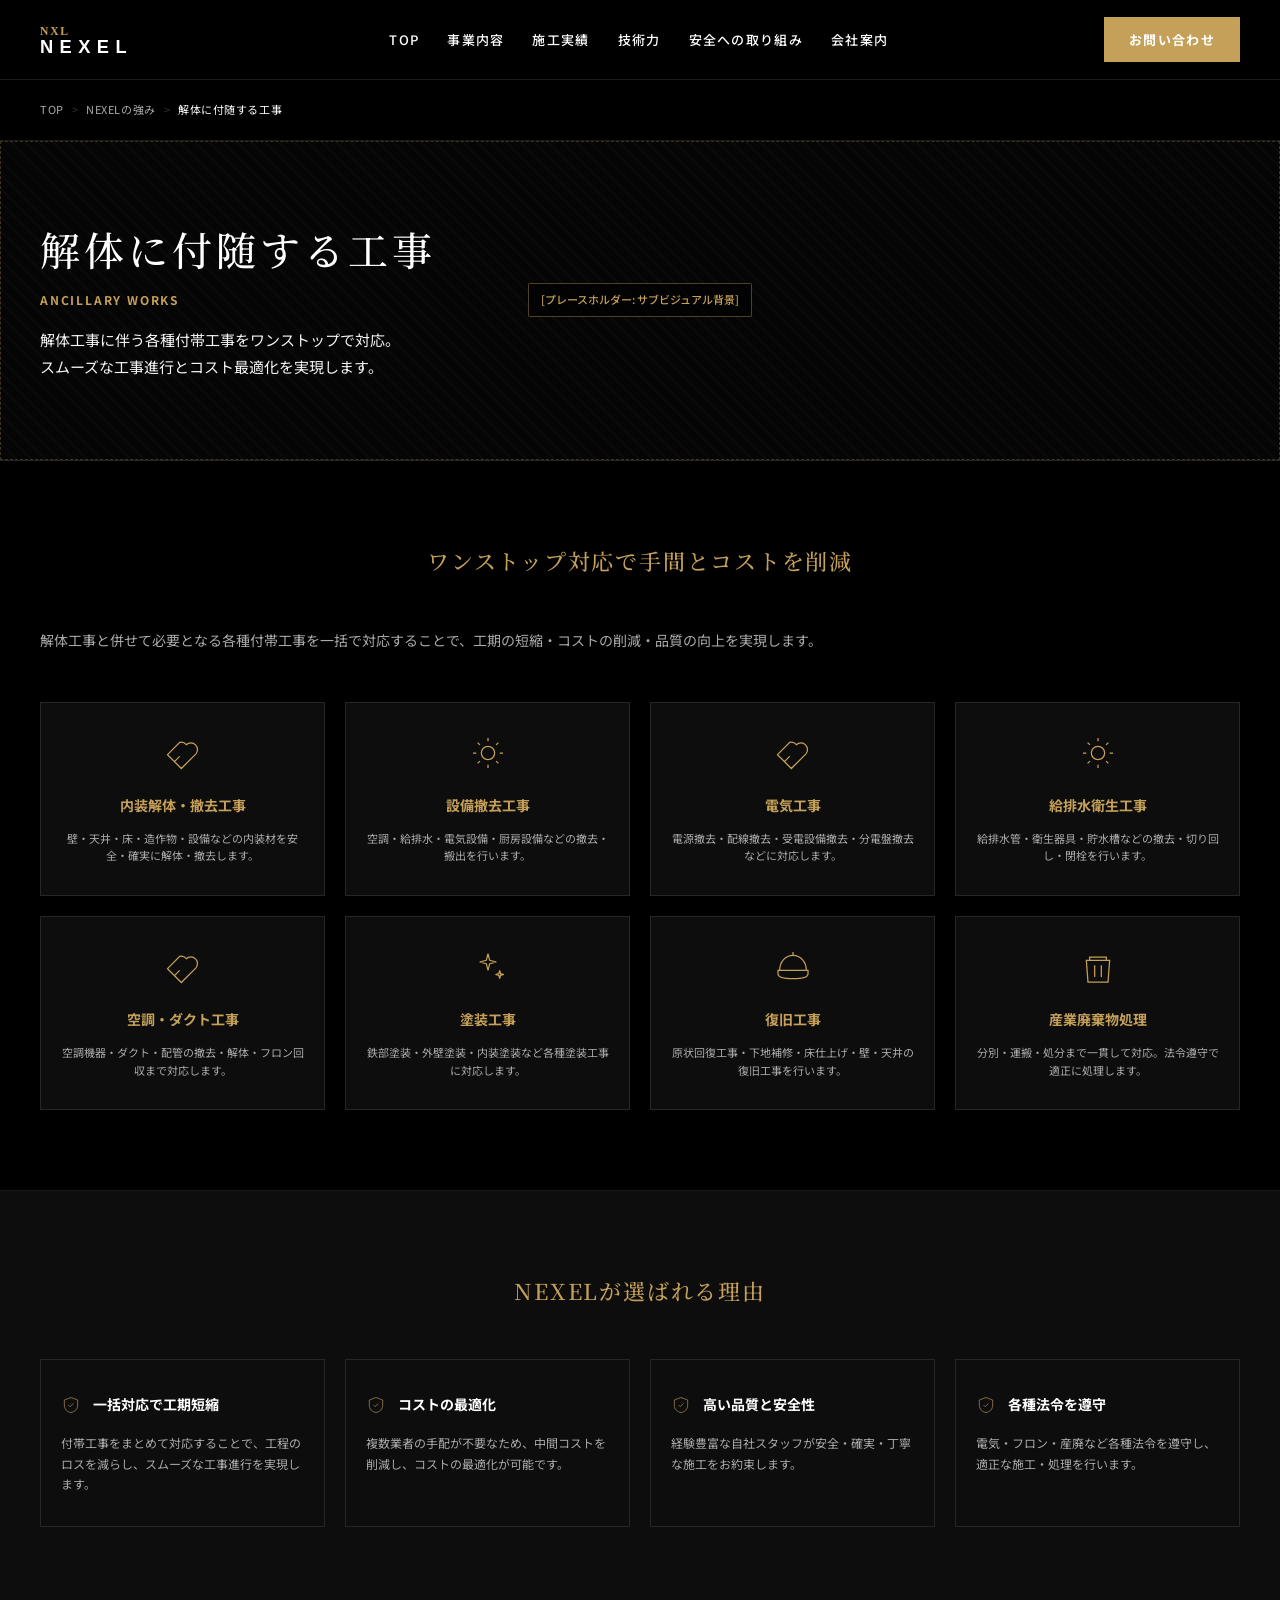
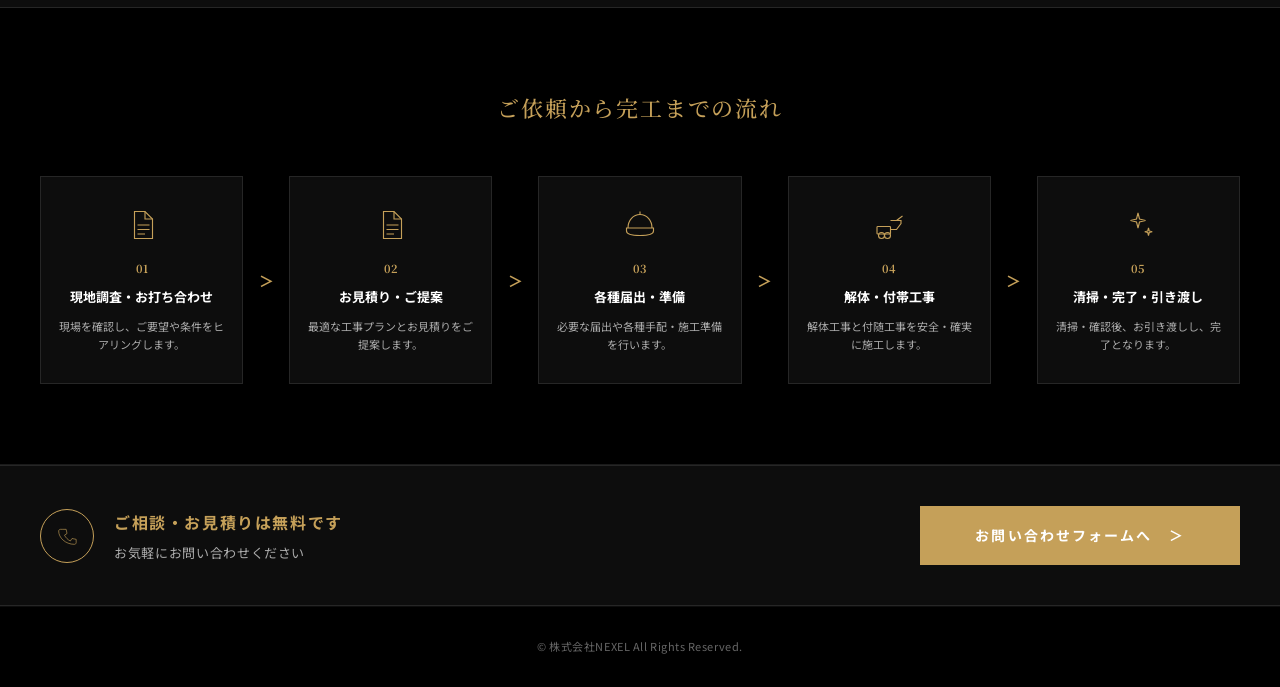
==== ancillary.html @ 5cc2bdd0 "Initial commit" ====
<!DOCTYPE html>
<html lang="ja">
<head>
  <meta charset="UTF-8">
  <meta name="viewport" content="width=device-width, initial-scale=1.0">
  <title>解体に付随する工事 - 株式会社NEXEL（ネクセル）</title>
  <meta name="description" content="NEXELの強みである「解体に付随する工事」。内装解体、設備撤去、電気、給排水衛生、復旧工事、産廃処理まで、ワンストップ対応で手間とコストを削減します。">
  <link rel="stylesheet" href="css/style.css">
</head>
<body>

  <!-- Header -->
  <header class="header">
    <div class="container header__inner">
      <div class="header__logo">
        <a href="index.html">
          <img src="images/logo.svg" alt="NEXEL ロゴ">
        </a>
      </div>
      <nav class="header__nav">
        <ul class="header__nav-list">
          <li class="header__nav-item"><a href="index.html" class="header__nav-link">TOP</a></li>
          <li class="header__nav-item"><a href="index.html#business" class="header__nav-link">事業内容</a></li>
          <li class="header__nav-item"><a href="works.html" class="header__nav-link">施工実績</a></li>
          <li class="header__nav-item"><a href="index.html#technology" class="header__nav-link">技術力</a></li>
          <li class="header__nav-item"><a href="safety.html" class="header__nav-link">安全への取り組み</a></li>
          <li class="header__nav-item"><a href="company.html" class="header__nav-link">会社案内</a></li>
        </ul>
      </nav>
      <div class="header__cta">
        <a href="contact.html" class="btn-contact">お問い合わせ</a>
      </div>
      <button class="header__menu-btn" aria-label="メニューを開く" aria-expanded="false">
        <span></span>
        <span></span>
        <span></span>
      </button>
    </div>
  </header>

  <div class="sub-page">
    
    <!-- Breadcrumbs -->
    <div class="breadcrumbs">
      <div class="container">
        <ol class="breadcrumbs__list">
          <li class="breadcrumbs__item"><a href="index.html">TOP</a></li>
          <li class="breadcrumbs__separator">></li>
          <li class="breadcrumbs__item"><a href="index.html#technology">NEXELの強み</a></li>
          <li class="breadcrumbs__separator">></li>
          <li class="breadcrumbs__item is-current">解体に付随する工事</li>
        </ol>
      </div>
    </div>

    <!-- Subpage Hero -->
    <section class="sub-hero">
      <div class="sub-hero__bg">
        <div class="image-placeholder is-hero"><span>[プレースホルダー: サブビジュアル背景]</span></div>
      </div>
      <div class="container sub-hero__content">
        <h1 class="sub-hero__title">解体に付随する工事</h1>
        <p class="sub-hero__subtitle">ANCILLARY WORKS</p>
        <p class="sub-hero__lead">
          解体工事に伴う各種付帯工事をワンストップで対応。<br>
          スムーズな工事進行とコスト最適化を実現します。
        </p>
      </div>
    </section>

    <!-- Intro and 8 cards -->
    <section class="sub-section">
      <div class="container">
        <h2 class="sub-section__title">ワンストップ対応で手間とコストを削減</h2>
        <p class="sub-intro-sec__text" style="margin-bottom: 48px;">
          解体工事と併せて必要となる各種付帯工事を一括で対応することで、工期の短縮・コストの削減・品質の向上を実現します。
        </p>
        
        <div class="ancillary-grid">
          
          <!-- Card 1 -->
          <div class="ancillary-card">
            <div class="ancillary-card__icon">
              <img src="images/icons/icon-wrench.svg" alt="レンチ">
            </div>
            <h3 class="ancillary-card__title">内装解体・撤去工事</h3>
            <p class="ancillary-card__desc">壁・天井・床・造作物・設備などの内装材を安全・確実に解体・撤去します。</p>
          </div>

          <!-- Card 2 -->
          <div class="ancillary-card">
            <div class="ancillary-card__icon">
              <img src="images/icons/icon-gear.svg" alt="ギア">
            </div>
            <h3 class="ancillary-card__title">設備撤去工事</h3>
            <p class="ancillary-card__desc">空調・給排水・電気設備・厨房設備などの撤去・搬出を行います。</p>
          </div>

          <!-- Card 3 -->
          <div class="ancillary-card">
            <div class="ancillary-card__icon">
              <img src="images/icons/icon-wrench.svg" alt="レンチ">
            </div>
            <h3 class="ancillary-card__title">電気工事</h3>
            <p class="ancillary-card__desc">電源撤去・配線撤去・受電設備撤去・分電盤撤去などに対応します。</p>
          </div>

          <!-- Card 4 -->
          <div class="ancillary-card">
            <div class="ancillary-card__icon">
              <img src="images/icons/icon-gear.svg" alt="ギア">
            </div>
            <h3 class="ancillary-card__title">給排水衛生工事</h3>
            <p class="ancillary-card__desc">給排水管・衛生器具・貯水槽などの撤去・切り回し・閉栓を行います。</p>
          </div>

          <!-- Card 5 -->
          <div class="ancillary-card">
            <div class="ancillary-card__icon">
              <img src="images/icons/icon-wrench.svg" alt="レンチ">
            </div>
            <h3 class="ancillary-card__title">空調・ダクト工事</h3>
            <p class="ancillary-card__desc">空調機器・ダクト・配管の撤去・解体・フロン回収まで対応します。</p>
          </div>

          <!-- Card 6 -->
          <div class="ancillary-card">
            <div class="ancillary-card__icon">
              <img src="images/icons/icon-sparkles.svg" alt="キラキラ">
            </div>
            <h3 class="ancillary-card__title">塗装工事</h3>
            <p class="ancillary-card__desc">鉄部塗装・外壁塗装・内装塗装など各種塗装工事に対応します。</p>
          </div>

          <!-- Card 7 -->
          <div class="ancillary-card">
            <div class="ancillary-card__icon">
              <img src="images/icons/icon-helmet.svg" alt="ヘルメット">
            </div>
            <h3 class="ancillary-card__title">復旧工事</h3>
            <p class="ancillary-card__desc">原状回復工事・下地補修・床仕上げ・壁・天井の復旧工事を行います。</p>
          </div>

          <!-- Card 8 -->
          <div class="ancillary-card">
            <div class="ancillary-card__icon">
              <img src="images/icons/icon-trash.svg" alt="ゴミ箱">
            </div>
            <h3 class="ancillary-card__title">産業廃棄物処理</h3>
            <p class="ancillary-card__desc">分別・運搬・処分まで一貫して対応。法令遵守で適正に処理します。</p>
          </div>

        </div>
      </div>
    </section>

    <!-- NEXELが選ばれる理由 -->
    <section class="sub-section" style="background-color: var(--color-bg-panel);">
      <div class="container">
        <h2 class="sub-section__title">NEXELが選ばれる理由</h2>
        <div class="reasons-grid">
          
          <div class="reason-card">
            <div class="reason-card__header">
              <img src="images/icons/icon-shield.svg" alt="チェック" class="reason-card__icon">
              <h3 class="reason-card__title">一括対応で工期短縮</h3>
            </div>
            <p class="reason-card__desc">付帯工事をまとめて対応することで、工程のロスを減らし、スムーズな工事進行を実現します。</p>
          </div>

          <div class="reason-card">
            <div class="reason-card__header">
              <img src="images/icons/icon-shield.svg" alt="チェック" class="reason-card__icon">
              <h3 class="reason-card__title">コストの最適化</h3>
            </div>
            <p class="reason-card__desc">複数業者の手配が不要なため、中間コストを削減し、コストの最適化が可能です。</p>
          </div>

          <div class="reason-card">
            <div class="reason-card__header">
              <img src="images/icons/icon-shield.svg" alt="チェック" class="reason-card__icon">
              <h3 class="reason-card__title">高い品質と安全性</h3>
            </div>
            <p class="reason-card__desc">経験豊富な自社スタッフが安全・確実・丁寧な施工をお約束します。</p>
          </div>

          <div class="reason-card">
            <div class="reason-card__header">
              <img src="images/icons/icon-shield.svg" alt="チェック" class="reason-card__icon">
              <h3 class="reason-card__title">各種法令を遵守</h3>
            </div>
            <p class="reason-card__desc">電気・フロン・産廃など各種法令を遵守し、適正な施工・処理を行います。</p>
          </div>

        </div>
      </div>
    </section>

    <!-- Request to Completion Flow -->
    <section class="sub-section">
      <div class="container">
        <h2 class="sub-section__title">ご依頼から完工までの流れ</h2>
        
        <div class="process-flow">
          
          <!-- Step 1 -->
          <div class="process-step">
            <div class="process-step__icon">
              <img src="images/icons/icon-document.svg" alt="現地調査">
            </div>
            <span class="process-step__num">01</span>
            <h3 class="process-step__title">現地調査・お打ち合わせ</h3>
            <p class="process-step__desc">現場を確認し、ご要望や条件をヒアリングします。</p>
          </div>
          
          <div class="flow-arrow">＞</div>

          <!-- Step 2 -->
          <div class="process-step">
            <div class="process-step__icon">
              <img src="images/icons/icon-document.svg" alt="お見積り">
            </div>
            <span class="process-step__num">02</span>
            <h3 class="process-step__title">お見積り・ご提案</h3>
            <p class="process-step__desc">最適な工事プランとお見積りをご提案します。</p>
          </div>

          <div class="flow-arrow">＞</div>

          <!-- Step 3 -->
          <div class="process-step">
            <div class="process-step__icon">
              <img src="images/icons/icon-helmet.svg" alt="準備">
            </div>
            <span class="process-step__num">03</span>
            <h3 class="process-step__title">各種届出・準備</h3>
            <p class="process-step__desc">必要な届出や各種手配・施工準備を行います。</p>
          </div>

          <div class="flow-arrow">＞</div>

          <!-- Step 4 -->
          <div class="process-step">
            <div class="process-step__icon">
              <img src="images/icons/icon-excavator.svg" alt="解体">
            </div>
            <span class="process-step__num">04</span>
            <h3 class="process-step__title">解体・付帯工事</h3>
            <p class="process-step__desc">解体工事と付随工事を安全・確実に施工します。</p>
          </div>

          <div class="flow-arrow">＞</div>

          <!-- Step 5 -->
          <div class="process-step">
            <div class="process-step__icon">
              <img src="images/icons/icon-sparkles.svg" alt="引き渡し">
            </div>
            <span class="process-step__num">05</span>
            <h3 class="process-step__title">清掃・完了・引き渡し</h3>
            <p class="process-step__desc">清掃・確認後、お引き渡しし、完了となります。</p>
          </div>

        </div>
      </div>
    </section>

    <!-- Unified CTA Banner -->
    <section class="cta-banner">
      <div class="container cta-banner__inner">
        <div class="cta-banner__contact">
          <div class="cta-banner__phone-icon">
            <img src="images/icons/icon-phone.svg" alt="電話アイコン">
          </div>
          <div class="cta-banner__info">
            <p class="cta-banner__lead">ご相談・お見積りは無料です</p>
            <p class="cta-banner__sub">お気軽にお問い合わせください</p>
          </div>
        </div>
        <a href="contact.html" class="btn-cta-submit">
          お問い合わせフォームへ
          <span>＞</span>
        </a>
      </div>
    </section>

  </div>

  <!-- Footer -->
  <footer class="footer">
    <div class="container">
      <p class="footer__copy">© 株式会社NEXEL All Rights Reserved.</p>
    </div>
  </footer>

  <script>
    document.addEventListener('DOMContentLoaded', () => {
      const menuBtn = document.querySelector('.header__menu-btn');
      const headerNav = document.querySelector('.header__nav');
      
      menuBtn.addEventListener('click', () => {
        const isActive = menuBtn.classList.toggle('is-active');
        headerNav.classList.toggle('is-active');
        menuBtn.setAttribute('aria-expanded', isActive);
      });
    });
  </script>

</body>
</html>
---- css/style.css ----
@import url('https://fonts.googleapis.com/css2?family=Noto+Sans+JP:wght@300;400;500;700&family=Noto+Serif+JP:wght@400;500;700&display=swap');

/* ========================================
   Design System Variables & Base Resets
   ======================================== */
:root {
  --color-bg-base: #000000;
  --color-bg-panel: #0d0d0d;
  --color-bg-card: #141414;
  --color-gold: #c5a059;
  --color-gold-hover: #e0bb75;
  --color-white: #ffffff;
  --color-gray-light: #f5f5f5;
  --color-gray: #aaaaaa;
  --color-gray-dark: #222222;
  --color-border: rgba(197, 160, 89, 0.3);
  --color-border-subtle: rgba(255, 255, 255, 0.1);
  
  --font-sans: "Noto Sans JP", "Hiragino Kaku Gothic ProN", "Yu Gothic", sans-serif;
  --font-serif: "Noto Serif JP", "Hiragino Mincho ProN", "Yu Mincho", serif;
  
  --container-width: 1200px;
  --container-padding: 40px;
  --transition-smooth: 0.4s cubic-bezier(0.25, 0.8, 0.25, 1);
  --transition-fast: 0.2s ease;
}

*, *::before, *::after {
  box-sizing: border-box;
  margin: 0;
  padding: 0;
}

html {
  scroll-behavior: smooth;
  background-color: var(--color-bg-base);
}

body {
  font-family: var(--font-sans);
  font-size: 15px;
  line-height: 1.8;
  color: var(--color-white);
  background-color: var(--color-bg-base);
  -webkit-font-smoothing: antialiased;
}

img {
  max-width: 100%;
  height: auto;
  vertical-align: middle;
}

a {
  color: inherit;
  text-decoration: none;
  transition: all var(--transition-fast);
}

ul, ol {
  list-style: none;
}

/* Common Layout Components */
.container {
  width: 100%;
  max-width: calc(var(--container-width) + var(--container-padding) * 2);
  margin-inline: auto;
  padding-inline: var(--container-padding);
}

/* Image Placeholders */
.image-placeholder {
  background-color: #111111;
  background-image: repeating-linear-gradient(45deg, rgba(255,255,255,0.02) 0px, rgba(255,255,255,0.02) 2px, transparent 2px, transparent 10px);
  border: 1px dashed var(--color-border);
  color: var(--color-gold);
  display: flex;
  align-items: center;
  justify-content: center;
  font-size: 11px;
  font-weight: 500;
  text-align: center;
  box-sizing: border-box;
  padding: 16px;
  position: absolute;
  inset: 0;
  width: 100%;
  height: 100%;
  z-index: 1;
  transition: all var(--transition-smooth);
}

.image-placeholder span {
  display: inline-block;
  background: rgba(0, 0, 0, 0.6);
  border: 1px solid rgba(197, 160, 89, 0.4);
  padding: 6px 12px;
  border-radius: 2px;
}

.image-placeholder.is-hero {
  background-color: #050505;
}

/* Ensure all image container wrappers establish relative context for absolute placeholders */
.work-card__image-wrapper,
.work-card-large__img-wrapper,
.instagram-box__thumb,
.method-row__img,
.safety-action-card__img,
.flow-step-card__img,
.example-item__img,
.philo-split__left,
.overview-img,
.access-map,
.safety-promise-panel__image {
  position: relative;
  overflow: hidden;
}

/* ========================================
   Header Navigation
   ======================================== */
.header {
  position: fixed;
  top: 0;
  left: 0;
  z-index: 1000;
  width: 100%;
  height: 80px;
  background-color: rgba(0, 0, 0, 0.85);
  backdrop-filter: blur(10px);
  -webkit-backdrop-filter: blur(10px);
  border-bottom: 1px solid var(--color-border-subtle);
  transition: background-color var(--transition-fast);
}

.header__inner {
  display: flex;
  align-items: center;
  justify-content: space-between;
  height: 100%;
}

.header__logo img {
  display: block;
  height: 40px;
  width: auto;
}

.header__nav {
  display: flex;
  align-items: center;
  height: 100%;
}

.header__nav-list {
  display: flex;
  align-items: center;
  gap: 28px;
  height: 100%;
}

.header__nav-item {
  height: 100%;
  display: flex;
  align-items: center;
}

.header__nav-link {
  font-size: 13px;
  font-weight: 500;
  letter-spacing: 0.1em;
  color: var(--color-white);
  padding: 10px 0;
  position: relative;
}

.header__nav-link::after {
  content: "";
  position: absolute;
  bottom: 0;
  left: 50%;
  transform: translateX(-50%);
  width: 0;
  height: 1px;
  background-color: var(--color-gold);
  transition: width var(--transition-fast);
}

.header__nav-link:hover {
  color: var(--color-gold);
}

.header__nav-link:hover::after,
.header__nav-link.is-active::after {
  width: 100%;
}

.header__nav-link.is-active {
  color: var(--color-gold);
}

.header__cta {
  display: flex;
  align-items: center;
}

.btn-contact {
  display: inline-flex;
  align-items: center;
  justify-content: center;
  background-color: var(--color-gold);
  color: var(--color-white);
  font-size: 13px;
  font-weight: 700;
  letter-spacing: 0.1em;
  padding: 10px 24px;
  border: 1px solid var(--color-gold);
  transition: all var(--transition-fast);
}

.btn-contact:hover {
  background-color: transparent;
  color: var(--color-gold);
}

/* Mobile Menu Button */
.header__menu-btn {
  display: none;
  flex-direction: column;
  justify-content: center;
  gap: 6px;
  width: 30px;
  height: 30px;
  background: none;
  border: none;
  cursor: pointer;
  z-index: 1010;
}

.header__menu-btn span {
  display: block;
  width: 100%;
  height: 2px;
  background-color: var(--color-white);
  transition: transform var(--transition-fast), opacity var(--transition-fast);
}

/* Mobile menu open states */
.header__menu-btn.is-active span:nth-child(1) {
  transform: translateY(8px) rotate(45deg);
}
.header__menu-btn.is-active span:nth-child(2) {
  opacity: 0;
}
.header__menu-btn.is-active span:nth-child(3) {
  transform: translateY(-8px) rotate(-45deg);
}

/* ========================================
   Main / TOP page layout
   ======================================== */
.top-main {
  padding-top: 0;
}

/* Hero Section */
.hero {
  position: relative;
  height: 100vh;
  min-height: 600px;
  display: flex;
  align-items: center;
  justify-content: center;
  text-align: center;
  overflow: hidden;
}

.hero__bg {
  position: absolute;
  inset: 0;
  z-index: 1;
}

.hero__bg-image {
  width: 100%;
  height: 100%;
  object-fit: cover;
  object-position: center;
}

.hero__overlay {
  position: absolute;
  inset: 0;
  z-index: 2;
  background: radial-gradient(circle, rgba(0,0,0,0.4) 0%, rgba(0,0,0,0.85) 100%);
}

.hero__inner {
  position: relative;
  z-index: 3;
  width: 100%;
  max-width: 900px;
  padding-inline: 20px;
}

.hero__title {
  font-family: var(--font-serif);
  font-size: clamp(32px, 5vw, 64px);
  font-weight: 500;
  letter-spacing: 0.15em;
  color: var(--color-white);
  line-height: 1.5;
  margin-bottom: 24px;
}

.hero__title span.gold-text {
  color: var(--color-gold);
  display: inline-block;
  position: relative;
  padding-inline: 40px;
}

.hero__title span.gold-text::before,
.hero__title span.gold-text::after {
  content: "";
  position: absolute;
  top: 50%;
  width: 25px;
  height: 1px;
  background-color: var(--color-gold);
}

.hero__title span.gold-text::before {
  left: 0;
}

.hero__title span.gold-text::after {
  right: 0;
}

.hero__sub {
  font-size: clamp(14px, 1.8vw, 18px);
  font-weight: 300;
  letter-spacing: 0.2em;
  color: var(--color-white);
  margin-top: 16px;
}

/* Common Section Typography */
.section-title {
  font-family: var(--font-serif);
  font-size: 28px;
  font-weight: 500;
  letter-spacing: 0.15em;
  color: var(--color-gold);
  text-align: center;
  margin-bottom: 48px;
  position: relative;
  padding-bottom: 12px;
}

.section-title::after {
  content: "";
  position: absolute;
  bottom: 0;
  left: 50%;
  transform: translateX(-50%);
  width: 40px;
  height: 1px;
  background-color: var(--color-gold);
}

/* Strengths Section */
.strengths-sec {
  padding: 100px 0;
  background-color: var(--color-bg-base);
}

.strengths-grid {
  display: grid;
  grid-template-columns: repeat(5, 1fr);
  gap: 16px;
}

.strength-card {
  position: relative;
  height: 380px;
  overflow: hidden;
  border: 1px solid var(--color-border-subtle);
  transition: border-color var(--transition-smooth);
}

.strength-card__bg {
  position: absolute;
  inset: 0;
  z-index: 1;
}

.strength-card__bg img {
  width: 100%;
  height: 100%;
  object-fit: cover;
  filter: grayscale(100%) brightness(0.3);
  transition: transform var(--transition-smooth), filter var(--transition-smooth);
}

.strength-card__overlay {
  position: absolute;
  inset: 0;
  z-index: 2;
  background: linear-gradient(to bottom, rgba(0,0,0,0.2) 0%, rgba(0,0,0,0.85) 100%);
}

.strength-card__content {
  position: relative;
  z-index: 3;
  height: 100%;
  padding: 40px 20px 30px;
  display: flex;
  flex-direction: column;
  align-items: center;
  text-align: center;
}

.strength-card__icon {
  width: 44px;
  height: 44px;
  margin-bottom: 24px;
  transition: transform var(--transition-smooth);
}

.strength-card__icon img {
  width: 100%;
  height: 100%;
  object-fit: contain;
}

.strength-card__title {
  font-family: var(--font-serif);
  font-size: 16px;
  font-weight: 500;
  letter-spacing: 0.08em;
  color: var(--color-white);
  margin-bottom: 16px;
  line-height: 1.5;
}

.strength-card__desc {
  font-size: 12px;
  line-height: 1.7;
  color: var(--color-gray);
  margin-top: auto;
}

/* Strengths Hover Effects */
.strength-card:hover {
  border-color: var(--color-gold);
}

.strength-card:hover .strength-card__bg img {
  transform: scale(1.08);
  filter: grayscale(20%) brightness(0.5);
}

.strength-card:hover .strength-card__icon {
  transform: translateY(-5px);
}

/* Services Section */
.services-sec {
  padding: 100px 0;
  background-color: var(--color-bg-panel);
}

.services-grid {
  display: grid;
  grid-template-columns: repeat(6, 1fr);
  gap: 24px 16px;
}

.service-card {
  display: flex;
  flex-direction: column;
  align-items: center;
  text-align: center;
  padding: 16px 8px;
}

.service-card__icon {
  width: 44px;
  height: 44px;
  margin-bottom: 20px;
}

.service-card__icon img {
  width: 100%;
  height: 100%;
  object-fit: contain;
}

.service-card__title {
  font-size: 14px;
  font-weight: 700;
  letter-spacing: 0.05em;
  color: var(--color-gold);
  margin-bottom: 12px;
  line-height: 1.4;
}

.service-card__desc {
  font-size: 12px;
  line-height: 1.6;
  color: var(--color-gray);
}

/* Works Section */
.works-sec {
  padding: 100px 0;
  background-color: var(--color-bg-base);
}

.works-sec__header {
  display: flex;
  align-items: flex-end;
  justify-content: space-between;
  margin-bottom: 40px;
  border-bottom: 1px solid var(--color-border-subtle);
  padding-bottom: 16px;
}

.works-sec__header .section-title {
  text-align: left;
  margin-bottom: 0;
  padding-bottom: 0;
}

.works-sec__header .section-title::after {
  display: none;
}

.btn-text-link {
  font-size: 13px;
  font-weight: 500;
  letter-spacing: 0.05em;
  color: var(--color-gold);
  display: inline-flex;
  align-items: center;
  gap: 8px;
}

.btn-text-link:hover {
  color: var(--color-gold-hover);
  transform: translateX(3px);
}

.works-grid {
  display: grid;
  grid-template-columns: repeat(4, 1fr);
  gap: 24px;
}

.work-card {
  display: block;
}

.work-card__image-wrapper {
  aspect-ratio: 4 / 3;
  overflow: hidden;
  margin-bottom: 16px;
  border: 1px solid var(--color-border-subtle);
}

.work-card__image {
  width: 100%;
  height: 100%;
  object-fit: cover;
  filter: grayscale(100%) brightness(0.8);
  transition: transform var(--transition-smooth), filter var(--transition-smooth);
}

.work-card__title {
  font-size: 14px;
  font-weight: 500;
  letter-spacing: 0.05em;
  color: var(--color-white);
  line-height: 1.5;
  margin-bottom: 6px;
}

.work-card__meta {
  font-size: 12px;
  color: var(--color-gray);
}

/* Works Card Hover */
.work-card:hover .work-card__image {
  transform: scale(1.05);
  filter: grayscale(0%) brightness(1);
}

.work-card:hover .work-card__title {
  color: var(--color-gold);
}

/* Instagram Section */
.instagram-sec {
  padding: 60px 0 100px;
  background-color: var(--color-bg-base);
}

.instagram-box {
  display: grid;
  grid-template-columns: auto 1fr auto auto;
  align-items: center;
  gap: 32px;
  padding: 32px 40px;
  border: 1px solid var(--color-border);
  background-color: var(--color-bg-panel);
  position: relative;
}

.instagram-box__logo {
  display: flex;
  align-items: center;
  gap: 12px;
}

.instagram-box__icon {
  width: 32px;
  height: 32px;
}

.instagram-box__name {
  font-family: var(--font-serif);
  font-size: 20px;
  font-weight: 700;
  letter-spacing: 0.05em;
  color: var(--color-white);
}

.instagram-box__text {
  font-size: 13px;
  color: var(--color-gray);
  line-height: 1.6;
}

.instagram-box__text p:first-child {
  color: var(--color-white);
  font-weight: 500;
  margin-bottom: 4px;
}

.instagram-box__gallery {
  display: flex;
  gap: 8px;
}

.instagram-box__thumb {
  width: 64px;
  height: 64px;
  overflow: hidden;
  border: 1px solid var(--color-border-subtle);
}

.instagram-box__thumb img {
  width: 100%;
  height: 100%;
  object-fit: cover;
  transition: transform var(--transition-fast);
}

.instagram-box__thumb:hover img {
  transform: scale(1.1);
}

.instagram-box__action {
  display: flex;
  flex-direction: column;
  align-items: flex-end;
  gap: 8px;
}

.instagram-box__handle {
  font-size: 11px;
  color: var(--color-gray);
  letter-spacing: 0.05em;
}

.btn-follow {
  display: inline-flex;
  align-items: center;
  justify-content: center;
  background-color: var(--color-white);
  color: var(--color-bg-base);
  font-size: 12px;
  font-weight: 700;
  letter-spacing: 0.1em;
  padding: 8px 24px;
  border-radius: 999px;
  transition: all var(--transition-fast);
}

.btn-follow:hover {
  background-color: var(--color-gold);
  color: var(--color-white);
}

/* ========================================
   Unified CTA Banner
   ======================================== */
.cta-banner {
  background-color: var(--color-bg-panel);
  border-top: 1px solid var(--color-border-subtle);
  border-bottom: 1px solid var(--color-border-subtle);
}

.cta-banner__inner {
  display: flex;
  align-items: center;
  justify-content: space-between;
  padding-block: 40px;
}

.cta-banner__contact {
  display: flex;
  align-items: center;
  gap: 20px;
}

.cta-banner__phone-icon {
  width: 54px;
  height: 54px;
  border: 1px solid var(--color-gold);
  border-radius: 50%;
  display: flex;
  align-items: center;
  justify-content: center;
}

.cta-banner__phone-icon img {
  width: 20px;
  height: 20px;
}

.cta-banner__info {
  display: flex;
  flex-direction: column;
  gap: 4px;
}

.cta-banner__lead {
  font-size: 16px;
  font-weight: 700;
  letter-spacing: 0.1em;
  color: var(--color-gold);
}

.cta-banner__sub {
  font-size: 13px;
  color: var(--color-gray);
  letter-spacing: 0.05em;
}

.btn-cta-submit {
  display: inline-flex;
  align-items: center;
  justify-content: center;
  gap: 16px;
  background-color: var(--color-gold);
  color: var(--color-white);
  font-size: 14px;
  font-weight: 700;
  letter-spacing: 0.15em;
  padding: 16px 48px;
  border: 1px solid var(--color-gold);
  min-width: 320px;
  transition: all var(--transition-fast);
}

.btn-cta-submit img {
  width: 8px;
  height: auto;
  transition: transform var(--transition-fast);
}

.btn-cta-submit:hover {
  background-color: transparent;
  color: var(--color-gold);
}

.btn-cta-submit:hover img {
  transform: translateX(5px);
}

/* ========================================
   Footer
   ======================================== */
.footer {
  background-color: var(--color-bg-base);
  padding: 30px 0;
  border-top: 1px solid rgba(255, 255, 255, 0.05);
}

.footer__copy {
  font-size: 11px;
  color: rgba(255, 255, 255, 0.4);
  text-align: center;
  letter-spacing: 0.05em;
}

/* ========================================
   Subpages Common Styling
   ======================================== */
.sub-page {
  padding-top: 80px; /* Header space */
  background-color: var(--color-bg-base);
}

/* Breadcrumbs */
.breadcrumbs {
  padding: 20px 0;
  background-color: var(--color-bg-base);
  border-bottom: 1px solid var(--color-border-subtle);
}

.breadcrumbs__list {
  display: flex;
  align-items: center;
  flex-wrap: wrap;
  gap: 8px;
  font-size: 11px;
  letter-spacing: 0.05em;
  color: var(--color-gray);
}

.breadcrumbs__item a:hover {
  color: var(--color-gold);
}

.breadcrumbs__item.is-current {
  color: var(--color-white);
}

.breadcrumbs__separator {
  color: rgba(255, 255, 255, 0.2);
}

/* Subpage Hero */
.sub-hero {
  position: relative;
  height: 320px;
  display: flex;
  align-items: center;
  background-color: var(--color-bg-panel);
  border-bottom: 1px solid var(--color-border-subtle);
  overflow: hidden;
}

.sub-hero__bg {
  position: absolute;
  inset: 0;
  z-index: 1;
}

.sub-hero__bg img {
  width: 100%;
  height: 100%;
  object-fit: cover;
  filter: brightness(0.35);
}

.sub-hero__content {
  position: relative;
  z-index: 2;
  width: 100%;
}

.sub-hero__title {
  font-family: var(--font-serif);
  font-size: 40px;
  font-weight: 500;
  letter-spacing: 0.1em;
  color: var(--color-white);
  line-height: 1.4;
  margin-bottom: 12px;
}

.sub-hero__subtitle {
  font-family: var(--font-sans);
  font-size: 12px;
  font-weight: 700;
  letter-spacing: 0.15em;
  color: var(--color-gold);
  text-transform: uppercase;
}

.sub-hero__lead {
  font-size: 15px;
  font-weight: 400;
  line-height: 1.8;
  color: var(--color-gray-light);
  margin-top: 16px;
  max-width: 680px;
}

/* Intro Section inside subpages */
.sub-intro-sec {
  padding: 80px 0;
  border-bottom: 1px solid var(--color-border-subtle);
}

.sub-intro-sec__inner {
  max-width: 800px;
  margin: 0 auto;
  text-align: center;
}

.sub-intro-sec__title {
  font-family: var(--font-serif);
  font-size: 24px;
  font-weight: 500;
  color: var(--color-gold);
  margin-bottom: 24px;
  letter-spacing: 0.05em;
}

.sub-intro-sec__text {
  font-size: 14px;
  line-height: 1.8;
  color: var(--color-gray);
}

/* Section style for nested pages */
.sub-section {
  padding: 80px 0;
  border-bottom: 1px solid var(--color-border-subtle);
}

.sub-section:last-of-type {
  border-bottom: none;
}

.sub-section__title {
  font-family: var(--font-serif);
  font-size: 22px;
  font-weight: 500;
  color: var(--color-gold);
  text-align: center;
  margin-bottom: 48px;
  letter-spacing: 0.08em;
}

/* ========================================
   Subpage: 分別・環境への配慮 (2.jpg)
   ======================================== */
.pillars-grid {
  display: grid;
  grid-template-columns: repeat(4, 1fr);
  gap: 20px;
}

.pillar-card {
  background-color: var(--color-bg-panel);
  border: 1px solid var(--color-border-subtle);
  padding: 40px 20px;
  text-align: center;
  transition: all var(--transition-fast);
}

.pillar-card:hover {
  border-color: var(--color-gold);
}

.pillar-card__icon {
  width: 44px;
  height: 44px;
  margin: 0 auto 24px;
}

.pillar-card__icon img {
  width: 100%;
  height: 100%;
  object-fit: contain;
}

.pillar-card__title {
  font-size: 15px;
  font-weight: 700;
  color: var(--color-gold);
  margin-bottom: 16px;
  letter-spacing: 0.05em;
}

.pillar-card__desc {
  font-size: 12px;
  line-height: 1.7;
  color: var(--color-gray);
}

/* Separation Flow */
.flow-steps {
  display: grid;
  grid-template-columns: 1fr 20px 1fr 20px 1fr 20px 1fr 20px 1fr;
  align-items: center;
  gap: 10px;
}

.flow-step-card {
  background-color: var(--color-bg-panel);
  border: 1px solid var(--color-border-subtle);
  padding: 20px 12px;
  text-align: center;
  height: 100%;
}

.flow-step-card__num {
  font-size: 10px;
  font-weight: 700;
  letter-spacing: 0.1em;
  color: var(--color-gold);
  display: block;
  margin-bottom: 12px;
}

.flow-step-card__img {
  aspect-ratio: 4 / 3;
  overflow: hidden;
  margin-bottom: 16px;
}

.flow-step-card__img img {
  width: 100%;
  height: 100%;
  object-fit: cover;
}

.flow-step-card__title {
  font-size: 13px;
  font-weight: 700;
  color: var(--color-white);
  margin-bottom: 10px;
}

.flow-step-card__desc {
  font-size: 11px;
  line-height: 1.6;
  color: var(--color-gray);
}

.flow-arrow {
  color: var(--color-gold);
  font-weight: 700;
  text-align: center;
}

/* Examples List & Stats Box */
.recycling-split {
  display: grid;
  grid-template-columns: 1.4fr 1fr;
  gap: 40px;
}

.examples-list {
  display: flex;
  flex-direction: column;
  gap: 20px;
}

.example-item {
  display: flex;
  gap: 20px;
  background-color: var(--color-bg-panel);
  border: 1px solid var(--color-border-subtle);
  padding: 16px;
}

.example-item__img {
  width: 80px;
  height: 80px;
  flex-shrink: 0;
  overflow: hidden;
}

.example-item__img img {
  width: 100%;
  height: 100%;
  object-fit: cover;
}

.example-item__content {
  display: flex;
  flex-direction: column;
  justify-content: center;
}

.example-item__title {
  font-size: 14px;
  font-weight: 700;
  color: var(--color-gold);
  margin-bottom: 6px;
}

.example-item__desc {
  font-size: 12px;
  line-height: 1.6;
  color: var(--color-gray);
}

.example-item__desc span.recycle-to {
  color: var(--color-white);
  font-weight: 500;
  display: block;
  margin-bottom: 2px;
}

.stats-panel {
  background-color: var(--color-bg-panel);
  border: 1px solid var(--color-border);
  padding: 40px;
  display: flex;
  flex-direction: column;
  justify-content: center;
  gap: 40px;
  text-align: center;
  position: relative;
  overflow: hidden;
}

.stats-panel__bg {
  position: absolute;
  bottom: 0;
  right: 0;
  width: 100%;
  height: auto;
  opacity: 0.15;
  z-index: 1;
  pointer-events: none;
}

.stats-panel__content {
  position: relative;
  z-index: 2;
}

.stat-box {
  display: flex;
  flex-direction: column;
  align-items: center;
}

.stat-box__label {
  font-size: 12px;
  font-weight: 700;
  color: var(--color-gray);
  margin-bottom: 8px;
  letter-spacing: 0.05em;
}

.stat-box__number {
  font-family: var(--font-serif);
  font-size: 40px;
  font-weight: 700;
  color: var(--color-gold);
  line-height: 1.2;
}

.stat-box__note {
  font-size: 10px;
  color: var(--color-gray);
  margin-top: 4px;
}

/* Environment Bottom Section */
.bottom-concept {
  text-align: center;
  padding: 80px 0;
  background-color: var(--color-bg-panel);
  border-top: 1px solid var(--color-border-subtle);
}

.bottom-concept__img {
  width: 120px;
  height: 120px;
  margin: 0 auto 32px;
  border-radius: 50%;
  overflow: hidden;
}

.bottom-concept__img img {
  width: 100%;
  height: 100%;
  object-fit: cover;
}

.bottom-concept__title {
  font-family: var(--font-serif);
  font-size: 24px;
  font-weight: 500;
  color: var(--color-white);
  margin-bottom: 20px;
}

.bottom-concept__desc {
  font-size: 13px;
  line-height: 1.8;
  color: var(--color-gray);
  max-width: 640px;
  margin: 0 auto;
}

/* ========================================
   Subpage: 事故を起こさない解体 (3.jpg)
   ======================================== */
.sub-hero__badge-box {
  position: absolute;
  right: var(--container-padding);
  top: 50%;
  transform: translateY(-50%);
  background-color: rgba(0, 0, 0, 0.7);
  border: 1px solid var(--color-border);
  padding: 24px 32px;
  text-align: center;
  max-width: 260px;
  z-index: 3;
}

.badge-box__label {
  font-size: 11px;
  font-weight: 700;
  letter-spacing: 0.1em;
  color: var(--color-white);
  display: block;
  margin-bottom: 6px;
}

.badge-box__num {
  font-family: var(--font-serif);
  font-size: 28px;
  font-weight: 700;
  color: var(--color-gold);
  display: block;
  line-height: 1.2;
}

.badge-box__num span {
  font-size: 16px;
  font-weight: 400;
  color: var(--color-white);
}

.badge-box__note {
  font-size: 9px;
  color: var(--color-gray);
  margin-top: 8px;
  display: block;
}

/* Safety Management System */
.safety-system-grid {
  display: grid;
  grid-template-columns: repeat(6, 1fr);
  gap: 16px;
}

.safety-system-card {
  background-color: var(--color-bg-panel);
  border: 1px solid var(--color-border-subtle);
  padding: 30px 16px;
  text-align: center;
  transition: all var(--transition-fast);
}

.safety-system-card:hover {
  border-color: var(--color-gold);
}

.safety-system-card__icon {
  width: 40px;
  height: 40px;
  margin: 0 auto 20px;
}

.safety-system-card__icon img {
  width: 100%;
  height: 100%;
  object-fit: contain;
}

.safety-system-card__title {
  font-size: 13px;
  font-weight: 700;
  color: var(--color-gold);
  margin-bottom: 12px;
  line-height: 1.4;
}

.safety-system-card__desc {
  font-size: 11px;
  line-height: 1.6;
  color: var(--color-gray);
}

/* Actions & Promise Split */
.safety-split {
  display: grid;
  grid-template-columns: 1.4fr 1fr;
  gap: 40px;
}

.safety-actions-grid {
  display: grid;
  grid-template-columns: repeat(2, 1fr);
  gap: 20px;
}

.safety-action-card {
  background-color: var(--color-bg-panel);
  border: 1px solid var(--color-border-subtle);
  padding: 16px;
}

.safety-action-card__img {
  aspect-ratio: 16 / 9;
  overflow: hidden;
  margin-bottom: 16px;
}

.safety-action-card__img img {
  width: 100%;
  height: 100%;
  object-fit: cover;
}

.safety-action-card__title {
  font-size: 13px;
  font-weight: 700;
  color: var(--color-white);
  margin-bottom: 8px;
}

.safety-action-card__desc {
  font-size: 11px;
  line-height: 1.6;
  color: var(--color-gray);
}

.safety-promise-panel {
  background-color: var(--color-bg-panel);
  border: 1px solid var(--color-border);
  padding: 40px 32px;
  display: flex;
  flex-direction: column;
}

.safety-promise-panel__title {
  font-family: var(--font-serif);
  font-size: 18px;
  font-weight: 500;
  color: var(--color-gold);
  margin-bottom: 24px;
  border-bottom: 1px solid var(--color-border);
  padding-bottom: 12px;
}

.safety-promise-list {
  display: flex;
  flex-direction: column;
  gap: 20px;
  margin-bottom: 32px;
}

.safety-promise-item {
  display: flex;
  gap: 12px;
}

.safety-promise-item__check {
  width: 16px;
  height: 16px;
  margin-top: 3px;
  flex-shrink: 0;
}

.safety-promise-item__check img {
  width: 100%;
  height: 100%;
  object-fit: contain;
}

.safety-promise-item__content {
  font-size: 12px;
  line-height: 1.6;
}

.safety-promise-item__lead {
  font-weight: 700;
  color: var(--color-white);
  display: block;
  margin-bottom: 4px;
}

.safety-promise-item__desc {
  color: var(--color-gray);
}

.safety-promise-panel__image {
  margin-top: auto;
  aspect-ratio: 16 / 9;
  overflow: hidden;
}

.safety-promise-panel__image img {
  width: 100%;
  height: 100%;
  object-fit: cover;
}

/* ========================================
   Subpage: 特殊解体も対応可能 (4.jpg)
   ======================================== */
.special-intro-box {
  background-color: var(--color-bg-panel);
  border: 1px solid var(--color-border);
  padding: 30px;
  text-align: center;
  max-width: 800px;
  margin: 0 auto;
}

.special-intro-box__title {
  font-family: var(--font-serif);
  font-size: 16px;
  font-weight: 700;
  color: var(--color-gold);
  margin-bottom: 12px;
}

.special-intro-box__desc {
  font-size: 13px;
  line-height: 1.8;
  color: var(--color-gray-light);
}

/* 8 Grid items */
.special-items-grid {
  display: grid;
  grid-template-columns: repeat(4, 1fr);
  gap: 20px;
}

.special-item-card {
  background-color: var(--color-bg-panel);
  border: 1px solid var(--color-border-subtle);
  padding: 32px 20px;
  display: flex;
  flex-direction: column;
}

.special-item-card__header {
  display: flex;
  align-items: center;
  justify-content: space-between;
  margin-bottom: 16px;
}

.special-item-card__num {
  font-family: var(--font-serif);
  font-size: 24px;
  font-weight: 700;
  color: var(--color-gold);
  opacity: 0.5;
}

.special-item-card__icon {
  width: 32px;
  height: 32px;
}

.special-item-card__icon img {
  width: 100%;
  height: 100%;
  object-fit: contain;
}

.special-item-card__title {
  font-size: 15px;
  font-weight: 700;
  color: var(--color-white);
  margin-bottom: 12px;
  line-height: 1.4;
}

.special-item-card__desc {
  font-size: 11px;
  line-height: 1.6;
  color: var(--color-gray);
  margin-bottom: auto;
}

.special-item-card__tags {
  display: flex;
  flex-wrap: wrap;
  gap: 6px;
  margin-top: 20px;
  border-top: 1px solid rgba(255, 255, 255, 0.05);
  padding-top: 16px;
}

.special-item-card__tag {
  font-size: 9px;
  color: var(--color-gold);
  background-color: rgba(197, 160, 89, 0.1);
  border: 1px solid rgba(197, 160, 89, 0.2);
  padding: 2px 8px;
  border-radius: 2px;
}

/* Commitment Box */
.commitment-panel {
  background-color: var(--color-bg-panel);
  border: 1px solid var(--color-border);
  padding: 40px;
  display: flex;
  align-items: center;
  justify-content: space-between;
  gap: 40px;
  max-width: 900px;
  margin: 0 auto;
}

.commitment-panel__left {
  display: flex;
  align-items: flex-start;
  gap: 20px;
  max-width: 480px;
}

.commitment-panel__icon {
  width: 44px;
  height: 44px;
  flex-shrink: 0;
}

.commitment-panel__icon img {
  width: 100%;
  height: 100%;
  object-fit: contain;
}

.commitment-panel__title {
  font-family: var(--font-serif);
  font-size: 18px;
  font-weight: 500;
  color: var(--color-gold);
  margin-bottom: 12px;
}

.commitment-panel__desc {
  font-size: 12px;
  line-height: 1.8;
  color: var(--color-gray);
}

.commitment-panel__right {
  display: grid;
  grid-template-columns: 1fr;
  gap: 12px;
  flex-shrink: 0;
  width: 280px;
}

.commitment-check-item {
  display: flex;
  align-items: center;
  gap: 10px;
  font-size: 12px;
  font-weight: 700;
  color: var(--color-white);
}

.commitment-check-item img {
  width: 14px;
  height: 14px;
}

/* ========================================
   Subpage: 解体に付随する工事 (5.jpg)
   ======================================== */
.ancillary-grid {
  display: grid;
  grid-template-columns: repeat(4, 1fr);
  gap: 20px;
}

.ancillary-card {
  background-color: var(--color-bg-panel);
  border: 1px solid var(--color-border-subtle);
  padding: 30px 20px;
  text-align: center;
  display: flex;
  flex-direction: column;
  align-items: center;
  transition: all var(--transition-fast);
}

.ancillary-card:hover {
  border-color: var(--color-gold);
}

.ancillary-card__icon {
  width: 40px;
  height: 40px;
  margin-bottom: 20px;
}

.ancillary-card__icon img {
  width: 100%;
  height: 100%;
  object-fit: contain;
}

.ancillary-card__title {
  font-size: 14px;
  font-weight: 700;
  color: var(--color-gold);
  margin-bottom: 12px;
}

.ancillary-card__desc {
  font-size: 11px;
  line-height: 1.6;
  color: var(--color-gray);
}

/* Reasons */
.reasons-grid {
  display: grid;
  grid-template-columns: repeat(4, 1fr);
  gap: 20px;
}

.reason-card {
  background-color: var(--color-bg-panel);
  border: 1px solid var(--color-border-subtle);
  padding: 32px 20px;
}

.reason-card__header {
  display: flex;
  align-items: center;
  gap: 12px;
  margin-bottom: 16px;
}

.reason-card__icon {
  width: 20px;
  height: 20px;
  flex-shrink: 0;
}

.reason-card__title {
  font-size: 14px;
  font-weight: 700;
  color: var(--color-white);
}

.reason-card__desc {
  font-size: 12px;
  line-height: 1.7;
  color: var(--color-gray);
}

/* Steps Process Flow */
.process-flow {
  display: grid;
  grid-template-columns: 1fr 30px 1fr 30px 1fr 30px 1fr 30px 1fr;
  align-items: center;
  gap: 8px;
}

.process-step {
  background-color: var(--color-bg-panel);
  border: 1px solid var(--color-border-subtle);
  padding: 30px 16px;
  text-align: center;
  height: 100%;
  display: flex;
  flex-direction: column;
  align-items: center;
}

.process-step__icon {
  width: 36px;
  height: 36px;
  margin-bottom: 16px;
}

.process-step__icon img {
  width: 100%;
  height: 100%;
  object-fit: contain;
}

.process-step__num {
  font-family: var(--font-serif);
  font-size: 11px;
  font-weight: 700;
  color: var(--color-gold);
  margin-bottom: 6px;
}

.process-step__title {
  font-size: 13px;
  font-weight: 700;
  color: var(--color-white);
  margin-bottom: 10px;
}

.process-step__desc {
  font-size: 11px;
  line-height: 1.6;
  color: var(--color-gray);
}

/* ========================================
   Subpage: 営業を止めない解体 (6.jpg)
   ======================================== */
.demolition-header-box {
  display: flex;
  justify-content: space-between;
  align-items: flex-start;
  margin-bottom: 48px;
}

.demolition-header-box__left {
  max-width: 600px;
}

.demolition-header-box__tag {
  font-size: 11px;
  font-weight: 700;
  color: var(--color-gold);
  letter-spacing: 0.1em;
  display: block;
  margin-bottom: 8px;
}

.demolition-header-box__title {
  font-family: var(--font-serif);
  font-size: 32px;
  font-weight: 500;
  line-height: 1.4;
  color: var(--color-white);
}

.demolition-header-box__right {
  display: flex;
  gap: 16px;
}

.demolition-badge {
  display: flex;
  flex-direction: column;
  align-items: center;
  justify-content: center;
  width: 84px;
  height: 84px;
  border-radius: 50%;
  border: 1px solid var(--color-border);
  background-color: var(--color-bg-panel);
  text-align: center;
  padding: 8px;
}

.demolition-badge__icon {
  width: 18px;
  height: 18px;
  margin-bottom: 4px;
}

.demolition-badge__icon img {
  width: 100%;
  height: 100%;
  object-fit: contain;
}

.demolition-badge__text {
  font-size: 9px;
  font-weight: 700;
  color: var(--color-white);
  line-height: 1.2;
}

/* Technical Methods */
.methods-list {
  display: flex;
  flex-direction: column;
  gap: 40px;
}

.method-row {
  display: grid;
  grid-template-columns: 1fr 1fr;
  gap: 40px;
  background-color: var(--color-bg-panel);
  border: 1px solid var(--color-border-subtle);
  padding: 32px;
  align-items: center;
}

.method-row__img {
  aspect-ratio: 3 / 2;
  overflow: hidden;
}

.method-row__img img {
  width: 100%;
  height: 100%;
  object-fit: cover;
}

.method-row__content {
  display: flex;
  flex-direction: column;
}

.method-row__num-title {
  display: flex;
  align-items: center;
  gap: 12px;
  margin-bottom: 12px;
}

.method-row__num {
  background-color: var(--color-gold);
  color: var(--color-bg-base);
  font-family: var(--font-serif);
  font-size: 14px;
  font-weight: 700;
  padding: 2px 10px;
}

.method-row__title {
  font-size: 16px;
  font-weight: 700;
  color: var(--color-white);
}

.method-row__subtitle {
  font-size: 14px;
  font-weight: 700;
  color: var(--color-gold);
  margin-bottom: 16px;
}

.method-row__desc {
  font-size: 12px;
  line-height: 1.8;
  color: var(--color-gray);
  margin-bottom: 24px;
}

.method-row__price-tag {
  display: flex;
  align-items: center;
  gap: 12px;
  border-top: 1px solid rgba(255, 255, 255, 0.05);
  padding-top: 16px;
  margin-top: auto;
}

.method-row__price-label {
  font-size: 10px;
  font-weight: 700;
  background-color: var(--color-gray-dark);
  color: var(--color-gold);
  padding: 2px 8px;
}

.method-row__price-value {
  font-size: 14px;
  font-weight: 700;
  color: var(--color-white);
}

/* ========================================
   Subpage: 施工実績 (7.jpg)
   ======================================== */
.works-layout-split {
  display: block;
}

/* Filter Bar */
.filter-bar {
  background-color: var(--color-bg-panel);
  border: 1px solid var(--color-border-subtle);
  padding: 16px 24px;
  display: flex;
  justify-content: space-between;
  align-items: center;
  gap: 20px;
  margin-bottom: 32px;
}

.filter-bar__selects {
  display: flex;
  gap: 12px;
  flex-grow: 1;
}

.filter-bar__select {
  background-color: var(--color-bg-base);
  color: var(--color-white);
  border: 1px solid var(--color-border-subtle);
  padding: 8px 32px 8px 12px;
  font-size: 12px;
  outline: none;
  cursor: pointer;
  appearance: none;
  background-image: url("data:image/svg+xml,%3Csvg xmlns='http://www.w3.org/2000/svg' viewBox='0 0 24 24' fill='%23c5a059'%3E%3Cpath d='M7 10l5 5 5-5z'/%3E%3C/svg%3E");
  background-repeat: no-repeat;
  background-position: right 10px center;
  background-size: 16px;
}

.filter-bar__select:focus {
  border-color: var(--color-gold);
}

.filter-bar__search {
  position: relative;
  width: 220px;
}

.filter-bar__input {
  width: 100%;
  background-color: var(--color-bg-base);
  color: var(--color-white);
  border: 1px solid var(--color-border-subtle);
  padding: 8px 32px 8px 12px;
  font-size: 12px;
  outline: none;
}

.filter-bar__input:focus {
  border-color: var(--color-gold);
}

.filter-bar__search-icon {
  position: absolute;
  right: 10px;
  top: 50%;
  transform: translateY(-50%);
  width: 14px;
  height: 14px;
  pointer-events: none;
}

/* Works Catalog Grid */
.works-catalog-grid {
  display: grid;
  grid-template-columns: repeat(3, 1fr);
  gap: 24px;
  margin-bottom: 40px;
}

.work-card-large {
  background-color: var(--color-bg-panel);
  border: 1px solid var(--color-border-subtle);
  overflow: hidden;
  display: flex;
  flex-direction: column;
}

.work-card-large__img-wrapper {
  position: relative;
  aspect-ratio: 16 / 10;
  overflow: hidden;
}

.work-card-large__img-wrapper img {
  width: 100%;
  height: 100%;
  object-fit: cover;
  filter: grayscale(20%);
  transition: transform var(--transition-smooth);
}

.work-card-large:hover .work-card-large__img-wrapper img {
  transform: scale(1.03);
}

.work-card-large__badge {
  position: absolute;
  top: 12px;
  left: 12px;
  background-color: rgba(0, 0, 0, 0.7);
  border: 1px solid var(--color-gold);
  color: var(--color-gold);
  font-size: 10px;
  font-weight: 700;
  padding: 2px 10px;
}

.work-card-large__watermark {
  position: absolute;
  bottom: 8px;
  right: 12px;
  font-size: 10px;
  font-weight: 700;
  letter-spacing: 0.05em;
  color: rgba(255, 255, 255, 0.6);
  background-color: rgba(0, 0, 0, 0.5);
  padding: 1px 6px;
}

.work-card-large__content {
  padding: 24px;
  display: flex;
  flex-direction: column;
  flex-grow: 1;
}

.work-card-large__title {
  font-size: 15px;
  font-weight: 700;
  color: var(--color-white);
  margin-bottom: 16px;
  line-height: 1.4;
}

.work-card-large__details {
  font-size: 11px;
  border-top: 1px solid rgba(255, 255, 255, 0.05);
  padding-top: 12px;
  display: flex;
  flex-direction: column;
  gap: 8px;
  margin-bottom: 24px;
}

.work-card-large__row {
  display: flex;
}

.work-card-large__label {
  width: 80px;
  color: var(--color-gray);
  flex-shrink: 0;
}

.work-card-large__val {
  color: var(--color-white);
}

.btn-card-more {
  display: flex;
  align-items: center;
  justify-content: space-between;
  border: 1px solid var(--color-border-subtle);
  padding: 10px 16px;
  font-size: 11px;
  font-weight: 700;
  color: var(--color-gray);
  margin-top: auto;
  transition: all var(--transition-fast);
}

.btn-card-more img {
  width: 12px;
  height: auto;
  opacity: 0.5;
  transition: transform var(--transition-fast);
}

.work-card-large:hover .btn-card-more {
  border-color: var(--color-gold);
  color: var(--color-gold);
}

.work-card-large:hover .btn-card-more img {
  opacity: 1;
  transform: translateX(4px);
}

/* Pagination */
.pagination {
  display: flex;
  align-items: center;
  justify-content: center;
  gap: 8px;
}

.pagination__btn {
  display: inline-flex;
  align-items: center;
  justify-content: center;
  width: 32px;
  height: 32px;
  border: 1px solid var(--color-border-subtle);
  font-size: 12px;
  color: var(--color-gray);
  background: none;
  cursor: pointer;
  transition: all var(--transition-fast);
}

.pagination__btn.is-active,
.pagination__btn:hover {
  border-color: var(--color-gold);
  color: var(--color-gold);
  background-color: rgba(197, 160, 89, 0.05);
}

/* Sidebar structure panel */
.sidebar-panel {
  background-color: var(--color-bg-panel);
  border: 1px solid var(--color-border);
  padding: 24px;
}

.sidebar-panel__header {
  font-family: var(--font-serif);
  font-size: 15px;
  color: var(--color-gold);
  margin-bottom: 20px;
  border-bottom: 1px solid var(--color-border);
  padding-bottom: 10px;
}

.sidebar-flow {
  display: flex;
  flex-direction: column;
  gap: 16px;
  margin-bottom: 30px;
}

.sidebar-flow__step {
  display: flex;
  gap: 12px;
}

.sidebar-flow__num {
  display: inline-flex;
  align-items: center;
  justify-content: center;
  width: 18px;
  height: 18px;
  background-color: var(--color-gold);
  color: var(--color-bg-base);
  font-size: 10px;
  font-weight: 700;
  border-radius: 50%;
  flex-shrink: 0;
  margin-top: 2px;
}

.sidebar-flow__content {
  font-size: 11px;
  line-height: 1.5;
}

.sidebar-flow__title {
  font-weight: 700;
  color: var(--color-white);
  margin-bottom: 2px;
}

.sidebar-flow__desc {
  color: var(--color-gray);
}

.sidebar-preview {
  background-color: var(--color-bg-base);
  border: 1px solid var(--color-border-subtle);
  padding: 16px;
}

.sidebar-preview__header {
  font-size: 10px;
  font-weight: 700;
  color: var(--color-gray);
  margin-bottom: 12px;
  text-align: center;
  border-bottom: 1px solid rgba(255, 255, 255, 0.05);
  padding-bottom: 8px;
}

.sidebar-preview__title {
  font-size: 12px;
  font-weight: 700;
  color: var(--color-white);
  margin-bottom: 12px;
  line-height: 1.4;
}

.sidebar-preview__img-comp {
  position: relative;
  aspect-ratio: 16 / 9;
  overflow: hidden;
  margin-bottom: 12px;
}

.sidebar-preview__img-comp img {
  width: 100%;
  height: 100%;
  object-fit: cover;
}

.sidebar-preview__arrow {
  position: absolute;
  top: 50%;
  left: 50%;
  transform: translate(-50%, -50%);
  width: 24px;
  height: 24px;
  background-color: var(--color-gold);
  border-radius: 50%;
  display: flex;
  align-items: center;
  justify-content: center;
  color: var(--color-bg-base);
  font-weight: 700;
  font-size: 10px;
}

.sidebar-preview__watermarks {
  position: absolute;
  inset: 0;
  pointer-events: none;
}

.sidebar-preview__watermark-left,
.sidebar-preview__watermark-right {
  position: absolute;
  bottom: 4px;
  font-size: 8px;
  color: rgba(255,255,255,0.7);
  background-color: rgba(0,0,0,0.5);
  padding: 1px 4px;
}

.sidebar-preview__watermark-left { left: 4px; }
.sidebar-preview__watermark-right { right: 4px; }

.sidebar-preview__table {
  width: 100%;
  border-collapse: collapse;
  font-size: 10px;
  margin-bottom: 16px;
}

.sidebar-preview__table th,
.sidebar-preview__table td {
  padding: 6px 8px;
  border-bottom: 1px solid rgba(255, 255, 255, 0.05);
  text-align: left;
}

.sidebar-preview__table th {
  color: var(--color-gray);
  width: 60px;
  font-weight: 400;
}

.sidebar-preview__table td {
  color: var(--color-white);
}

.sidebar-preview__points {
  margin-bottom: 16px;
}

.sidebar-preview__point-title {
  font-size: 10px;
  font-weight: 700;
  color: var(--color-gold);
  margin-bottom: 4px;
}

.sidebar-preview__point-text {
  font-size: 9px;
  color: var(--color-gray);
  line-height: 1.5;
}

.sidebar-preview__methods {
  margin-bottom: 16px;
}

.sidebar-preview__method-item {
  display: flex;
  align-items: center;
  gap: 6px;
  font-size: 9px;
  color: var(--color-gray);
  margin-bottom: 4px;
}

.sidebar-preview__method-item img {
  width: 10px;
  height: 10px;
}

.sidebar-preview__gallery {
  display: grid;
  grid-template-columns: repeat(4, 1fr);
  gap: 4px;
  margin-bottom: 20px;
}

.sidebar-preview__gallery-item {
  aspect-ratio: 1;
  overflow: hidden;
}

.sidebar-preview__gallery-item img {
  width: 100%;
  height: 100%;
  object-fit: cover;
}

.btn-sidebar-back {
  display: block;
  text-align: center;
  border: 1px solid var(--color-border);
  padding: 8px 16px;
  font-size: 11px;
  font-weight: 700;
  color: var(--color-gold);
  transition: all var(--transition-fast);
}

.btn-sidebar-back:hover {
  background-color: var(--color-gold);
  color: var(--color-white);
}

/* ========================================
   Subpage: 会社案内 (8.jpg)
   ======================================== */
/* Philosophy split layout */
.philo-split {
  display: grid;
  grid-template-columns: 1fr 1.2fr;
  gap: 40px;
  align-items: center;
}

.philo-split__left {
  aspect-ratio: 4 / 3;
  overflow: hidden;
  border: 1px solid var(--color-border-subtle);
}

.philo-split__left img {
  width: 100%;
  height: 100%;
  object-fit: cover;
}

.philo-split__right {
  display: flex;
  flex-direction: column;
}

.philo-split__tag {
  font-size: 11px;
  font-weight: 700;
  color: var(--color-gold);
  letter-spacing: 0.1em;
  margin-bottom: 12px;
}

.philo-split__title {
  font-family: var(--font-serif);
  font-size: 26px;
  font-weight: 500;
  line-height: 1.5;
  color: var(--color-white);
  margin-bottom: 20px;
}

.philo-split__desc {
  font-size: 13px;
  line-height: 1.8;
  color: var(--color-gray);
}

/* Overview Section */
.overview-split {
  display: grid;
  grid-template-columns: 1.3fr 1fr;
  gap: 40px;
  align-items: stretch;
}

.overview-table {
  width: 100%;
  border-collapse: collapse;
}

.overview-table tr {
  border-bottom: 1px solid var(--color-border-subtle);
}

.overview-table tr:first-child {
  border-top: 1px solid var(--color-border-subtle);
}

.overview-table th,
.overview-table td {
  padding: 18px 16px;
  font-size: 12px;
  text-align: left;
}

.overview-table th {
  color: var(--color-gray);
  font-weight: 500;
  width: 140px;
  background-color: rgba(255,255,255,0.02);
}

.overview-table td {
  color: var(--color-white);
  line-height: 1.6;
}

.overview-img {
  aspect-ratio: 4 / 3;
  overflow: hidden;
  border: 1px solid var(--color-border-subtle);
}

.overview-img img {
  width: 100%;
  height: 100%;
  object-fit: cover;
}

/* Timeline/History */
.timeline {
  position: relative;
  display: grid;
  grid-template-columns: repeat(6, 1fr);
  gap: 16px;
  padding-top: 32px;
}

.timeline::before {
  content: "";
  position: absolute;
  top: 10px;
  left: 0;
  width: 100%;
  height: 1px;
  background-color: var(--color-border);
}

.timeline-node {
  position: relative;
}

.timeline-node::before {
  content: "";
  position: absolute;
  top: -26px;
  left: 0;
  width: 9px;
  height: 9px;
  background-color: var(--color-gold);
  border-radius: 50%;
  transform: translateY(-50%);
}

.timeline-node__year {
  font-family: var(--font-serif);
  font-size: 16px;
  font-weight: 700;
  color: var(--color-gold);
  margin-bottom: 12px;
  display: block;
}

.timeline-node__title {
  font-size: 12px;
  font-weight: 700;
  color: var(--color-white);
  margin-bottom: 6px;
  line-height: 1.4;
}

.timeline-node__desc {
  font-size: 11px;
  line-height: 1.5;
  color: var(--color-gray);
}

/* Access / Map Section */
.access-split {
  display: grid;
  grid-template-columns: 1.2fr 1fr;
  gap: 40px;
  align-items: stretch;
}

.access-map {
  aspect-ratio: 16 / 10;
  overflow: hidden;
  border: 1px solid var(--color-border-subtle);
}

.access-map iframe,
.access-map img {
  width: 100%;
  height: 100%;
  object-fit: cover;
  border: none;
}

.access-info {
  display: flex;
  flex-direction: column;
  justify-content: center;
}

.access-info__name {
  font-family: var(--font-serif);
  font-size: 18px;
  font-weight: 700;
  color: var(--color-white);
  margin-bottom: 16px;
}

.access-info__details {
  font-size: 12px;
  line-height: 1.7;
  color: var(--color-gray);
  margin-bottom: 24px;
}

.access-info__address {
  color: var(--color-white);
  margin-bottom: 12px;
}

.access-info__tel-fax {
  display: flex;
  gap: 20px;
}

.access-directions {
  border-top: 1px solid var(--color-border-subtle);
  padding-top: 20px;
}

.access-directions__item {
  position: relative;
  padding-left: 20px;
  font-size: 12px;
  line-height: 1.6;
  color: var(--color-gray-light);
  margin-bottom: 12px;
}

.access-directions__item::before {
  content: "";
  position: absolute;
  left: 0;
  top: 8px;
  width: 8px;
  height: 1px;
  background-color: var(--color-gold);
}

/* ========================================
   Responsive Breakpoints - Tablet (1024px)
   ======================================== */
@media (max-width: 1024px) {
  :root {
    --container-padding: 24px;
  }
  
  .works-catalog-grid {
    grid-template-columns: repeat(2, 1fr);
  }
  
  .header__nav-list {
    gap: 16px;
  }
  
  .strengths-grid {
    grid-template-columns: repeat(3, 1fr);
  }
  
  .strength-card {
    height: 340px;
  }
  
  .services-grid {
    grid-template-columns: repeat(3, 1fr);
    gap: 24px;
  }
  
  .works-grid {
    grid-template-columns: repeat(2, 1fr);
  }
  
  .instagram-box {
    grid-template-columns: 1fr 1fr;
    gap: 24px;
    padding: 24px;
  }
  
  .instagram-box__logo {
    grid-column: 1;
  }
  
  .instagram-box__action {
    grid-column: 2;
    align-items: flex-end;
  }
  
  .instagram-box__text {
    grid-column: 1 / -1;
  }
  
  .instagram-box__gallery {
    grid-column: 1 / -1;
    justify-content: flex-start;
  }
  
  .pillars-grid {
    grid-template-columns: repeat(2, 1fr);
  }
  
  .flow-steps {
    grid-template-columns: 1fr;
    gap: 12px;
  }
  
  .flow-arrow {
    transform: rotate(90deg);
    padding: 4px 0;
  }
  
  .recycling-split {
    grid-template-columns: 1fr;
  }
  
  .safety-system-grid {
    grid-template-columns: repeat(3, 1fr);
  }
  
  .safety-split {
    grid-template-columns: 1fr;
  }
  
  .special-items-grid {
    grid-template-columns: repeat(2, 1fr);
  }
  
  .commitment-panel {
    flex-direction: column;
    padding: 30px;
    align-items: stretch;
    max-width: 100%;
  }
  
  .commitment-panel__right {
    width: 100%;
    grid-template-columns: repeat(2, 1fr);
    border-top: 1px solid var(--color-border-subtle);
    padding-top: 20px;
  }
  
  .ancillary-grid {
    grid-template-columns: repeat(2, 1fr);
  }
  
  .reasons-grid {
    grid-template-columns: repeat(2, 1fr);
  }
  
  .process-flow {
    grid-template-columns: 1fr;
    gap: 12px;
  }
  
  .process-flow .flow-arrow {
    transform: rotate(90deg);
    padding: 4px 0;
  }
  
  .method-row {
    grid-template-columns: 1fr;
    gap: 20px;
  }
  
  .works-layout-split {
    grid-template-columns: 1fr;
  }
  
  .sidebar-panel {
    display: none; /* Hide preview sidebar on tablets/mobile */
  }
  
  .philo-split {
    grid-template-columns: 1fr;
  }
  
  .overview-split {
    grid-template-columns: 1fr;
  }
  
  .timeline {
    grid-template-columns: repeat(3, 1fr);
    gap: 32px 16px;
  }
  
  .timeline::before {
    display: none;
  }
  
  .timeline-node::before {
    display: none;
  }
  
  .access-split {
    grid-template-columns: 1fr;
  }
}

/* ========================================
   Responsive Breakpoints - Mobile (768px)
   ======================================== */
@media (max-width: 768px) {
  .header__menu-btn {
    display: flex;
  }
  
  .header__nav {
    position: fixed;
    top: 80px;
    left: 0;
    width: 100%;
    height: calc(100vh - 80px);
    background-color: rgba(0, 0, 0, 0.95);
    backdrop-filter: blur(15px);
    -webkit-backdrop-filter: blur(15px);
    z-index: 999;
    flex-direction: column;
    padding: 40px 24px;
    align-items: flex-start;
    transform: translateX(100%);
    transition: transform var(--transition-smooth);
    border-top: 1px solid var(--color-border-subtle);
  }
  
  .header__nav.is-active {
    transform: translateX(0);
  }
  
  .header__nav-list {
    flex-direction: column;
    align-items: flex-start;
    width: 100%;
    height: auto;
    gap: 0;
    margin-bottom: 40px;
  }
  
  .header__nav-item {
    width: 100%;
    height: auto;
    border-bottom: 1px solid rgba(255, 255, 255, 0.05);
  }
  
  .header__nav-link {
    width: 100%;
    display: block;
    padding: 16px 0;
    font-size: 15px;
  }
  
  .header__nav-link::after {
    display: none;
  }
  
  .header__cta {
    display: none;
  }
  
  .hero__title {
    font-size: 32px;
  }
  
  .hero__title span.gold-text {
    padding-inline: 20px;
  }
  
  .hero__title span.gold-text::before,
  .hero__title span.gold-text::after {
    width: 10px;
  }
  
  .strengths-grid {
    grid-template-columns: 1fr;
    gap: 16px;
  }
  
  .strength-card {
    height: 280px;
  }
  
  .services-grid {
    grid-template-columns: repeat(2, 1fr);
  }
  
  .works-sec__header {
    flex-direction: column;
    align-items: flex-start;
    gap: 16px;
  }
  
  .works-grid {
    grid-template-columns: 1fr;
    gap: 24px;
  }
  
  .instagram-box {
    grid-template-columns: 1fr;
    text-align: center;
  }
  
  .instagram-box__logo {
    justify-content: center;
  }
  
  .instagram-box__action {
    align-items: center;
  }
  
  .instagram-box__gallery {
    justify-content: center;
    flex-wrap: wrap;
  }
  
  .cta-banner__inner {
    flex-direction: column;
    align-items: flex-start;
    gap: 32px;
  }
  
  .btn-cta-submit {
    width: 100%;
    min-width: 100%;
  }
  
  .sub-hero {
    height: auto;
    padding-block: 60px 40px;
  }
  
  .sub-hero__content {
    padding-right: 0;
  }
  
  .sub-hero__title {
    font-size: 32px;
  }
  
  .sub-hero__badge-box {
    position: static;
    transform: none;
    margin-top: 32px;
    max-width: 100%;
    width: 100%;
  }
  
  .safety-system-grid {
    grid-template-columns: repeat(2, 1fr);
  }
  
  .safety-actions-grid {
    grid-template-columns: 1fr;
  }
  
  .demolition-header-box {
    flex-direction: column;
    gap: 24px;
  }
  
  .demolition-header-box__right {
    width: 100%;
    justify-content: flex-start;
  }
  
  .filter-bar {
    flex-direction: column;
    align-items: stretch;
  }
  
  .filter-bar__selects {
    flex-direction: column;
  }
  
  .filter-bar__search {
    width: 100%;
  }
  
  .works-catalog-grid {
    grid-template-columns: 1fr;
  }
}

/* ========================================
   Responsive Breakpoints - Small Mobile (375px)
   ======================================== */
@media (max-width: 375px) {
  :root {
    --container-padding: 16px;
  }
  
  .hero__title {
    font-size: 26px;
  }
  
  .services-grid {
    grid-template-columns: 1fr;
  }
  
  .pillars-grid {
    grid-template-columns: 1fr;
  }
  
  .safety-system-grid {
    grid-template-columns: 1fr;
  }
  
  .special-items-grid {
    grid-template-columns: 1fr;
  }
  
  .ancillary-grid {
    grid-template-columns: 1fr;
  }
  
  .reasons-grid {
    grid-template-columns: 1fr;
  }
  
  .timeline {
    grid-template-columns: 1fr;
  }
  
  .timeline-node {
    border-left: 1px solid var(--color-border);
    padding-left: 16px;
    padding-bottom: 24px;
  }
  
  .timeline-node::before {
    display: block;
    top: 5px;
    left: -5px;
  }
}

/* ========================================
   Subpage: お問い合わせ (contact.html)
   ======================================== */
.contact-container {
  max-width: 800px;
  margin: 0 auto;
  padding-bottom: 80px;
}

.contact-lead-box {
  background-color: var(--color-bg-panel);
  border: 1px solid var(--color-border-subtle);
  padding: 32px;
  text-align: center;
  margin-bottom: 48px;
}

.contact-lead-box__text {
  font-size: 15px;
  color: var(--color-gray);
  line-height: 1.8;
  margin-bottom: 24px;
}

.btn-contact-tel {
  display: inline-flex;
  align-items: center;
  justify-content: center;
  gap: 12px;
  background-color: var(--color-gold);
  color: var(--color-white);
  font-size: 20px;
  font-weight: 700;
  padding: 16px 40px;
  border: 1px solid var(--color-gold);
  transition: all var(--transition-fast);
  width: 100%;
  max-width: 400px;
  margin: 0 auto;
}

.btn-contact-tel:hover {
  background-color: transparent;
  color: var(--color-gold);
}

.btn-contact-tel__icon {
  width: 20px;
  height: 20px;
  fill: currentColor;
}

.contact-form-panel {
  background-color: var(--color-bg-panel);
  border: 1px solid var(--color-border);
  padding: 48px 40px;
}

.form-group {
  margin-bottom: 32px;
}

/* Dynamic field toggle transition */
.form-group.is-hidden {
  display: none;
}

.form-row-label {
  display: flex;
  align-items: center;
  justify-content: space-between;
  margin-bottom: 10px;
}

.form-label {
  font-family: var(--font-serif);
  font-size: 15px;
  font-weight: 700;
  color: var(--color-white);
  letter-spacing: 0.05em;
}

.form-badge {
  font-size: 10px;
  font-weight: 700;
  padding: 2px 8px;
  border-radius: 2px;
}

.form-badge.is-required {
  background-color: #d93838; /* Visible red */
  color: var(--color-white);
}

.form-badge.is-optional {
  background-color: #333333;
  color: var(--color-gray);
}

.form-control {
  width: 100%;
  background-color: #050505;
  color: var(--color-white);
  border: 1px solid var(--color-border-subtle);
  padding: 12px 16px;
  font-size: 14px;
  outline: none;
  font-family: var(--font-sans);
  transition: border-color var(--transition-fast);
  box-sizing: border-box;
}

.form-control::placeholder {
  color: #555555; /* Thin grey placeholder */
}

.form-control:focus {
  border-color: var(--color-gold);
}

/* Validation Invalid State */
.form-control.is-invalid {
  border-color: #d93838 !important; /* Visible red border */
}

.form-error {
  color: #d93838;
  font-size: 12px;
  margin-top: 6px;
  display: none; /* Hidden by default, toggled via JS */
  font-weight: 500;
}

.form-radio-group {
  display: flex;
  flex-wrap: wrap;
  gap: 16px 24px;
  padding-block: 8px;
}

.form-radio-label,
.form-checkbox-label {
  display: inline-flex;
  align-items: center;
  gap: 8px;
  font-size: 14px;
  color: var(--color-white);
  cursor: pointer;
}

.form-radio-input,
.form-checkbox-input {
  appearance: none;
  width: 18px;
  height: 18px;
  border: 1px solid var(--color-border-subtle);
  outline: none;
  cursor: pointer;
  display: inline-flex;
  align-items: center;
  justify-content: center;
  background-color: #050505;
}

.form-radio-input {
  border-radius: 50%;
}

.form-radio-input:checked::before {
  content: "";
  width: 8px;
  height: 8px;
  background-color: var(--color-gold);
  border-radius: 50%;
}

.form-checkbox-input:checked::before {
  content: "✓";
  color: var(--color-gold);
  font-size: 12px;
  font-weight: bold;
}

.form-checkbox-grid {
  display: grid;
  grid-template-columns: repeat(2, 1fr);
  gap: 16px 24px;
  padding-block: 8px;
}

.form-address-group {
  display: grid;
  grid-template-columns: 180px 1fr;
  gap: 16px;
}

/* File Upload styling */
.file-upload-zone {
  border: 2px dashed var(--color-border);
  background-color: #050505;
  padding: 32px;
  text-align: center;
  cursor: pointer;
  transition: background-color var(--transition-fast);
}

.file-upload-zone:hover,
.file-upload-zone.is-dragover {
  background-color: rgba(197, 160, 89, 0.05);
}

.file-upload-zone__icon {
  width: 32px;
  height: 32px;
  stroke: var(--color-gold);
  margin-bottom: 12px;
}

.file-upload-zone__text {
  font-size: 13px;
  color: var(--color-gray);
  margin-bottom: 4px;
}

.file-upload-zone__sub {
  font-size: 11px;
  color: #555555;
}

.file-upload-input {
  display: none;
}

.file-preview-list {
  margin-top: 16px;
  display: flex;
  flex-direction: column;
  gap: 8px;
}

.file-preview-item {
  display: flex;
  align-items: center;
  justify-content: space-between;
  background-color: #050505;
  border: 1px solid var(--color-border-subtle);
  padding: 8px 16px;
  font-size: 12px;
}

.file-preview-item__name {
  color: var(--color-white);
  overflow: hidden;
  text-overflow: ellipsis;
  white-space: nowrap;
  max-width: 80%;
}

.file-preview-item__remove {
  background: none;
  border: none;
  color: #d93838;
  cursor: pointer;
  font-size: 14px;
  padding-inline: 4px;
}

/* Policy agreement section */
.policy-agreement {
  text-align: center;
  margin-block: 40px;
}

.policy-agreement__link {
  color: var(--color-gold);
  text-decoration: underline;
  cursor: pointer;
}

.policy-agreement__link:hover {
  color: var(--color-gold-hover);
}

.btn-form-submit {
  display: flex;
  align-items: center;
  justify-content: center;
  gap: 12px;
  background-color: var(--color-gold);
  color: var(--color-white);
  font-size: 15px;
  font-weight: 700;
  letter-spacing: 0.1em;
  padding: 16px 48px;
  border: 1px solid var(--color-gold);
  cursor: pointer;
  transition: all var(--transition-fast);
  margin: 0 auto;
  width: 100%;
  max-width: 300px;
}

.btn-form-submit:hover {
  background-color: transparent;
  color: var(--color-gold);
}

.btn-form-submit:disabled {
  background-color: #333333;
  border-color: #333333;
  color: #666666;
  cursor: not-allowed;
}

/* Policy Overlay Modal */
.policy-modal {
  position: fixed;
  inset: 0;
  background-color: rgba(0, 0, 0, 0.85);
  backdrop-filter: blur(10px);
  -webkit-backdrop-filter: blur(10px);
  z-index: 2000;
  display: flex;
  align-items: center;
  justify-content: center;
  opacity: 0;
  pointer-events: none;
  transition: opacity var(--transition-smooth);
}

.policy-modal.is-active {
  opacity: 1;
  pointer-events: auto;
}

.policy-modal__container {
  background-color: var(--color-bg-panel);
  border: 1px solid var(--color-border);
  width: 90%;
  max-width: 600px;
  max-height: 80vh;
  display: flex;
  flex-direction: column;
}

.policy-modal__header {
  display: flex;
  align-items: center;
  justify-content: space-between;
  padding: 24px;
  border-bottom: 1px solid var(--color-border-subtle);
}

.policy-modal__title {
  font-family: var(--font-serif);
  font-size: 18px;
  color: var(--color-gold);
}

.policy-modal__close {
  background: none;
  border: none;
  color: var(--color-white);
  font-size: 24px;
  cursor: pointer;
  line-height: 1;
  padding-inline: 4px;
}

.policy-modal__close:hover {
  color: var(--color-gold);
}

.policy-modal__body {
  padding: 24px;
  overflow-y: auto;
  font-size: 13px;
  color: var(--color-gray);
  line-height: 1.8;
}

.policy-modal__body h4 {
  color: var(--color-white);
  margin-top: 24px;
  margin-bottom: 8px;
}

.policy-modal__body h4:first-child {
  margin-top: 0;
}

/* Form Completion State */
.contact-success {
  display: none;
  text-align: center;
  background-color: var(--color-bg-panel);
  border: 1px solid var(--color-border);
  padding: 64px 40px;
}

.contact-success.is-active {
  display: block;
}

.contact-success__icon {
  width: 64px;
  height: 64px;
  margin: 0 auto 24px;
  stroke: var(--color-gold);
}

.contact-success__title {
  font-family: var(--font-serif);
  font-size: 24px;
  color: var(--color-gold);
  margin-bottom: 24px;
}

.contact-success__text {
  font-size: 14px;
  color: var(--color-gray);
  line-height: 1.8;
  max-width: 600px;
  margin: 0 auto 32px;
}

.contact-success__text p {
  margin-bottom: 16px;
}

/* ========================================
   Responsive Overrides for Contact Form
   ======================================== */
@media (max-width: 768px) {
  .contact-form-panel {
    padding: 32px 24px;
  }
  
  .form-checkbox-grid {
    grid-template-columns: 1fr;
    gap: 12px;
  }
  
  .form-address-group {
    grid-template-columns: 1fr;
    gap: 12px;
  }
}
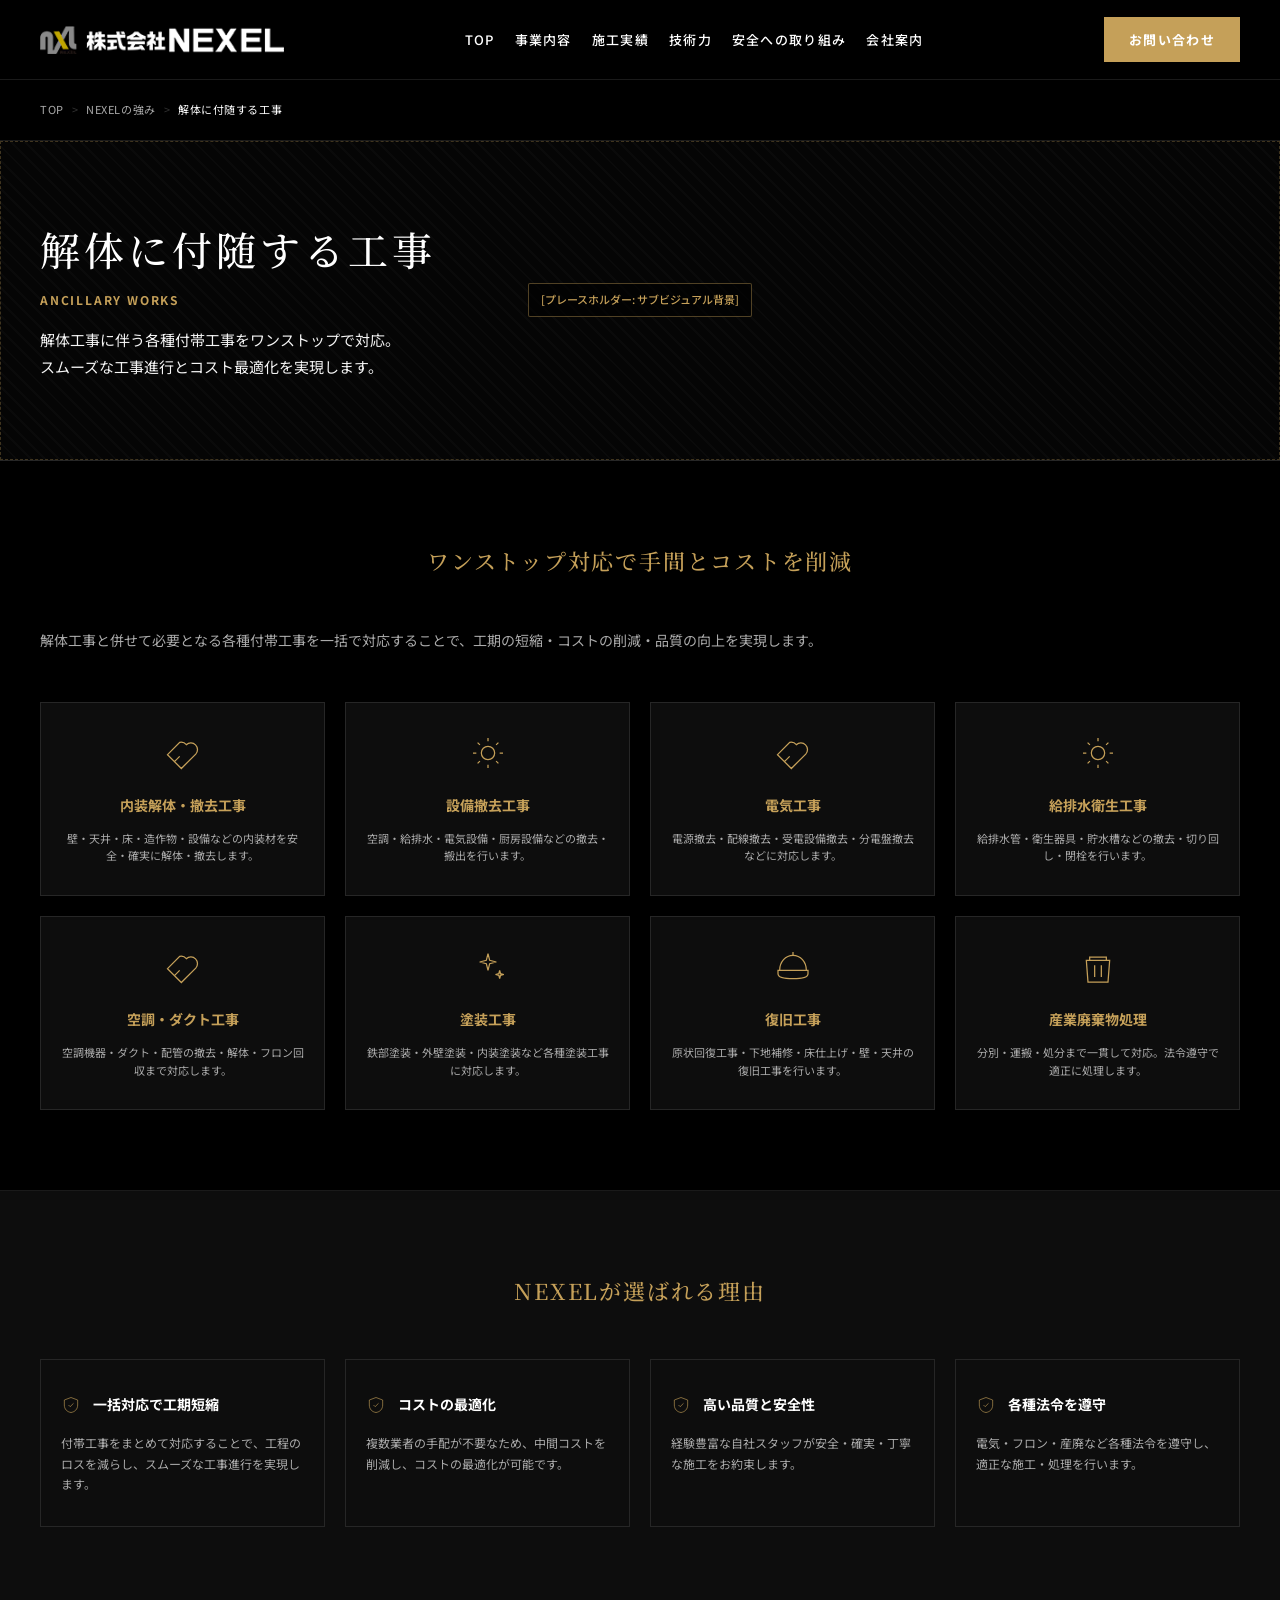
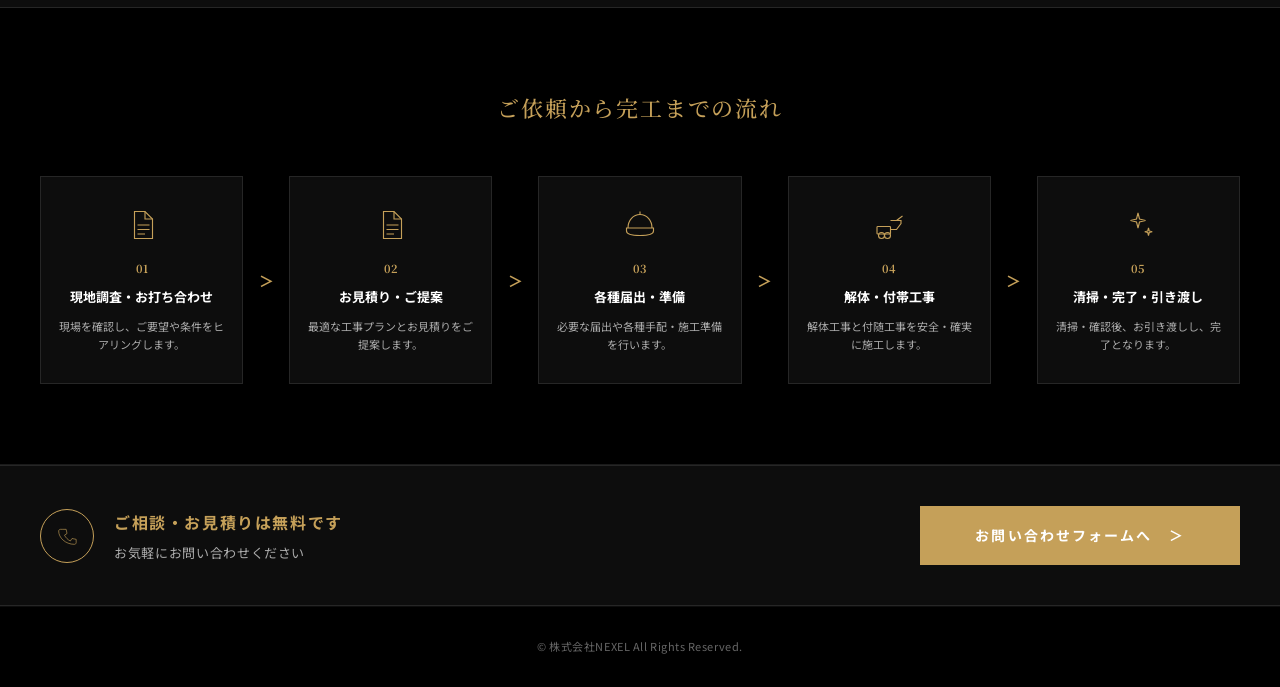
==== commit 3261a967: "update: 会社ロゴをlogo.pngに変更、お問い合わせページの動的項目制御およびモーダル不具合の修正、会社概要・連絡先情報の更新" ====
--- a/ancillary.html
+++ b/ancillary.html
@@ -14,7 +14,7 @@
     <div class="container header__inner">
       <div class="header__logo">
         <a href="index.html">
-          <img src="images/logo.svg" alt="NEXEL ロゴ">
+          <img src="images/logo.png" alt="NEXEL ロゴ">
         </a>
       </div>
       <nav class="header__nav">
@@ -22,7 +22,16 @@
           <li class="header__nav-item"><a href="index.html" class="header__nav-link">TOP</a></li>
           <li class="header__nav-item"><a href="index.html#business" class="header__nav-link">事業内容</a></li>
           <li class="header__nav-item"><a href="works.html" class="header__nav-link">施工実績</a></li>
-          <li class="header__nav-item"><a href="index.html#technology" class="header__nav-link">技術力</a></li>
+          <li class="header__nav-item has-dropdown">
+            <a href="index.html#technology" class="header__nav-link">技術力</a>
+            <ul class="header__dropdown-menu">
+              <li><a href="demolition.html">営業を止めない解体</a></li>
+              <li><a href="safety.html">事故を起こさない解体</a></li>
+              <li><a href="special.html">特殊解体に対応</a></li>
+              <li><a href="ancillary.html">解体に付随する工事</a></li>
+              <li><a href="environment.html">分別・環境への配慮</a></li>
+            </ul>
+          </li>
           <li class="header__nav-item"><a href="safety.html" class="header__nav-link">安全への取り組み</a></li>
           <li class="header__nav-item"><a href="company.html" class="header__nav-link">会社案内</a></li>
         </ul>
--- a/css/style.css
+++ b/css/style.css
@@ -145,7 +145,7 @@
 
 .header__logo img {
   display: block;
-  height: 40px;
+  height: 28px;
   width: auto;
 }
 
@@ -158,7 +158,7 @@
 .header__nav-list {
   display: flex;
   align-items: center;
-  gap: 28px;
+  gap: 20px;
   height: 100%;
 }
 
@@ -175,6 +175,7 @@
   color: var(--color-white);
   padding: 10px 0;
   position: relative;
+  white-space: nowrap;
 }
 
 .header__nav-link::after {
@@ -259,6 +260,105 @@
   transform: translateY(-8px) rotate(-45deg);
 }
 
+/* Header Dropdown Menu */
+.header__nav-item.has-dropdown {
+  position: relative;
+}
+
+/* Desktop dropdown */
+@media (min-width: 769px) {
+  .header__dropdown-menu {
+    position: absolute;
+    top: 100%;
+    left: 50%;
+    transform: translateX(-50%) translateY(15px);
+    width: 240px;
+    background-color: rgba(10, 10, 10, 0.95);
+    backdrop-filter: blur(12px);
+    -webkit-backdrop-filter: blur(12px);
+    border: 1px solid rgba(255, 255, 255, 0.15);
+    border-radius: 4px;
+    padding: 8px 0;
+    box-shadow: 0 10px 30px rgba(0, 0, 0, 0.6);
+    opacity: 0;
+    visibility: hidden;
+    pointer-events: none;
+    transition: opacity 0.3s cubic-bezier(0.16, 1, 0.3, 1), transform 0.3s cubic-bezier(0.16, 1, 0.3, 1), visibility 0.3s cubic-bezier(0.16, 1, 0.3, 1);
+    z-index: 1000;
+  }
+
+  /* Triangle pointer */
+  .header__dropdown-menu::before {
+    content: "";
+    position: absolute;
+    bottom: 100%;
+    left: 50%;
+    transform: translateX(-50%);
+    border-width: 6px;
+    border-style: solid;
+    border-color: transparent transparent rgba(10, 10, 10, 0.95) transparent;
+  }
+
+  .header__nav-item.has-dropdown:hover .header__dropdown-menu {
+    opacity: 1;
+    visibility: visible;
+    pointer-events: auto;
+    transform: translateX(-50%) translateY(0);
+  }
+
+  .header__dropdown-menu li {
+    width: 100%;
+  }
+
+  .header__dropdown-menu li a {
+    display: block;
+    padding: 12px 20px;
+    font-size: 13px;
+    color: rgba(255, 255, 255, 0.85);
+    transition: all var(--transition-fast);
+    text-align: left;
+    border-bottom: 1px solid rgba(255, 255, 255, 0.05);
+  }
+
+  .header__dropdown-menu li:last-child a {
+    border-bottom: none;
+  }
+
+  .header__dropdown-menu li a:hover {
+    color: var(--color-gold);
+    background-color: rgba(255, 255, 255, 0.03);
+    padding-left: 24px;
+  }
+}
+
+/* Mobile dropdown */
+@media (max-width: 768px) {
+  .header__dropdown-menu {
+    width: 100%;
+    padding: 4px 0 12px 16px;
+    border-left: 1px solid rgba(212, 175, 55, 0.2);
+    margin-top: 4px;
+    margin-left: 8px;
+  }
+
+  .header__dropdown-menu li {
+    width: 100%;
+  }
+
+  .header__dropdown-menu li a {
+    display: block;
+    padding: 10px 0;
+    font-size: 13px;
+    color: rgba(255, 255, 255, 0.7);
+    transition: color 0.2s ease;
+  }
+
+  .header__dropdown-menu li a:hover,
+  .header__dropdown-menu li a:active {
+    color: var(--color-gold);
+  }
+}
+
 /* ========================================
    Main / TOP page layout
    ======================================== */
@@ -284,11 +384,38 @@
   z-index: 1;
 }
 
-.hero__bg-image {
-  width: 100%;
-  height: 100%;
-  object-fit: cover;
-  object-position: center;
+.hero__bg-slide {
+  position: absolute;
+  inset: 0;
+  background-size: cover;
+  background-position: center;
+  background-repeat: no-repeat;
+  z-index: 1;
+  opacity: 0;
+  -webkit-mask-image: linear-gradient(to right, rgba(0,0,0,1) 50%, rgba(0,0,0,0) 100%);
+  mask-image: linear-gradient(to right, rgba(0,0,0,1) 50%, rgba(0,0,0,0) 100%);
+  -webkit-mask-size: 200% 100%;
+  mask-size: 200% 100%;
+  -webkit-mask-position: 120% 0;
+  mask-position: 120% 0;
+}
+
+.hero__bg-slide.is-active {
+  opacity: 1;
+  animation: hero-gradient-reveal 4s cubic-bezier(0.25, 1, 0.3, 1) forwards;
+}
+
+@keyframes hero-gradient-reveal {
+  0% {
+    -webkit-mask-position: 120% 0;
+    mask-position: 120% 0;
+    transform: scale(1.08);
+  }
+  100% {
+    -webkit-mask-position: 0% 0;
+    mask-position: 0% 0;
+    transform: scale(1);
+  }
 }
 
 .hero__overlay {
@@ -3419,3 +3546,291 @@
     gap: 12px;
   }
 }
+
+
+
+/* ========================================
+   Works Detail Page (work-detail.html)
+   ======================================== */
+.work-detail {
+  padding-bottom: 80px;
+}
+
+.work-detail__title-box {
+  margin-bottom: 48px;
+  border-bottom: 1px solid var(--color-border-subtle);
+  padding-bottom: 32px;
+}
+
+.work-detail__tag-area {
+  display: flex;
+  gap: 12px;
+  margin-bottom: 16px;
+  flex-wrap: wrap;
+}
+
+.work-detail__badge {
+  display: inline-block;
+  background-color: var(--color-gold);
+  color: var(--color-white);
+  font-size: 11px;
+  font-weight: 700;
+  padding: 4px 12px;
+  letter-spacing: 0.05em;
+}
+
+.work-detail__area {
+  display: inline-block;
+  background-color: #222222;
+  color: var(--color-gray);
+  font-size: 11px;
+  font-weight: 700;
+  padding: 4px 12px;
+}
+
+.work-detail__title {
+  font-family: var(--font-serif);
+  font-size: 32px;
+  color: var(--color-white);
+  line-height: 1.4;
+  margin: 0;
+}
+
+/* BEFORE / AFTER Section */
+.work-detail__ba-section {
+  margin-bottom: 64px;
+}
+
+.work-detail__ba-grid {
+  display: grid;
+  grid-template-columns: repeat(2, 1fr);
+  gap: 32px;
+}
+
+.work-detail__ba-card {
+  position: relative;
+  border: 1px solid var(--color-border);
+  background-color: var(--color-bg-panel);
+  overflow: hidden;
+}
+
+.work-detail__ba-img-wrapper {
+  position: relative;
+  aspect-ratio: 16 / 10;
+  width: 100%;
+  overflow: hidden;
+}
+
+.work-detail__ba-img-wrapper img {
+  width: 100%;
+  height: 100%;
+  object-fit: cover;
+  transition: transform var(--transition-smooth);
+}
+
+.work-detail__ba-card:hover .work-detail__ba-img-wrapper img {
+  transform: scale(1.03);
+}
+
+.work-detail__ba-label {
+  position: absolute;
+  bottom: 16px;
+  left: 16px;
+  z-index: 10;
+  font-family: var(--font-serif);
+  font-size: 12px;
+  font-weight: 900;
+  letter-spacing: 0.1em;
+  padding: 6px 16px;
+  color: var(--color-white);
+}
+
+.work-detail__ba-label.is-before {
+  background-color: #8c2a2a; /* Muted red for BEFORE */
+}
+
+.work-detail__ba-label.is-after {
+  background-color: var(--color-gold); /* Gold for AFTER */
+}
+
+.work-detail__ba-caption {
+  padding: 16px 20px;
+  font-size: 14px;
+  color: var(--color-gray);
+  border-top: 1px solid var(--color-border-subtle);
+  margin: 0;
+}
+
+/* Content Layout (Split Specs & Points) */
+.work-detail__content-split {
+  display: grid;
+  grid-template-columns: 1fr 1fr;
+  gap: 48px;
+  margin-bottom: 64px;
+  align-items: start;
+}
+
+/* Spec Table styling */
+.work-detail__specs-table {
+  width: 100%;
+  border-collapse: collapse;
+  border: 1px solid var(--color-border);
+}
+
+.work-detail__specs-table th,
+.work-detail__specs-table td {
+  padding: 16px 20px;
+  font-size: 14px;
+  border-bottom: 1px solid var(--color-border-subtle);
+  text-align: left;
+}
+
+.work-detail__specs-table tr:last-child th,
+.work-detail__specs-table tr:last-child td {
+  border-bottom: none;
+}
+
+.work-detail__specs-table th {
+  background-color: rgba(255, 255, 255, 0.02);
+  color: var(--color-gold);
+  font-weight: 700;
+  width: 130px;
+  border-right: 1px solid var(--color-border-subtle);
+  font-family: var(--font-serif);
+}
+
+.work-detail__specs-table td {
+  color: var(--color-white);
+  line-height: 1.6;
+}
+
+/* Highlight Box (Point) */
+.work-detail__point-box {
+  background-color: rgba(197, 160, 89, 0.04);
+  border: 1px dashed var(--color-gold);
+  padding: 32px;
+  margin-bottom: 32px;
+}
+
+.work-detail__sec-title {
+  font-family: var(--font-serif);
+  font-size: 20px;
+  color: var(--color-gold);
+  margin-top: 0;
+  margin-bottom: 16px;
+  display: flex;
+  align-items: center;
+  gap: 8px;
+}
+
+.work-detail__sec-title::before {
+  content: "";
+  display: inline-block;
+  width: 4px;
+  height: 18px;
+  background-color: var(--color-gold);
+}
+
+.work-detail__point-text {
+  font-size: 15px;
+  color: var(--color-gray);
+  line-height: 1.8;
+  margin: 0;
+}
+
+/* Custom Check List */
+.work-detail__check-list {
+  list-style: none;
+  padding: 0;
+  margin: 0;
+  display: flex;
+  flex-direction: column;
+  gap: 16px;
+}
+
+.work-detail__check-item {
+  position: relative;
+  padding-left: 28px;
+  font-size: 14px;
+  color: var(--color-white);
+  line-height: 1.6;
+}
+
+.work-detail__check-item::before {
+  content: "✓";
+  position: absolute;
+  left: 0;
+  top: 0;
+  color: var(--color-gold);
+  font-weight: 900;
+  font-size: 16px;
+}
+
+/* Gallery Section */
+.work-detail__gallery-section {
+  margin-bottom: 80px;
+}
+
+.work-detail__gallery-grid {
+  display: grid;
+  grid-template-columns: repeat(3, 1fr);
+  gap: 24px;
+}
+
+.work-detail__gallery-card {
+  border: 1px solid var(--color-border);
+  background-color: var(--color-bg-panel);
+  overflow: hidden;
+}
+
+.work-detail__gallery-img-wrapper {
+  position: relative;
+  aspect-ratio: 4 / 3;
+  width: 100%;
+  overflow: hidden;
+}
+
+.work-detail__gallery-img-wrapper img {
+  width: 100%;
+  height: 100%;
+  object-fit: cover;
+  transition: transform var(--transition-smooth);
+}
+
+.work-detail__gallery-card:hover .work-detail__gallery-img-wrapper img {
+  transform: scale(1.05);
+}
+
+.work-detail__gallery-caption {
+  padding: 12px 16px;
+  font-size: 12px;
+  color: var(--color-gray);
+  border-top: 1px solid var(--color-border-subtle);
+  margin: 0;
+}
+
+/* Responsive Overrides */
+@media (max-width: 992px) {
+  .work-detail__content-split {
+    grid-template-columns: 1fr;
+    gap: 40px;
+  }
+}
+
+@media (max-width: 768px) {
+  .work-detail__title {
+    font-size: 24px;
+  }
+  
+  .work-detail__ba-grid {
+    grid-template-columns: 1fr;
+    gap: 24px;
+  }
+  
+  .work-detail__gallery-grid {
+    grid-template-columns: 1fr;
+    gap: 20px;
+  }
+}
+
+
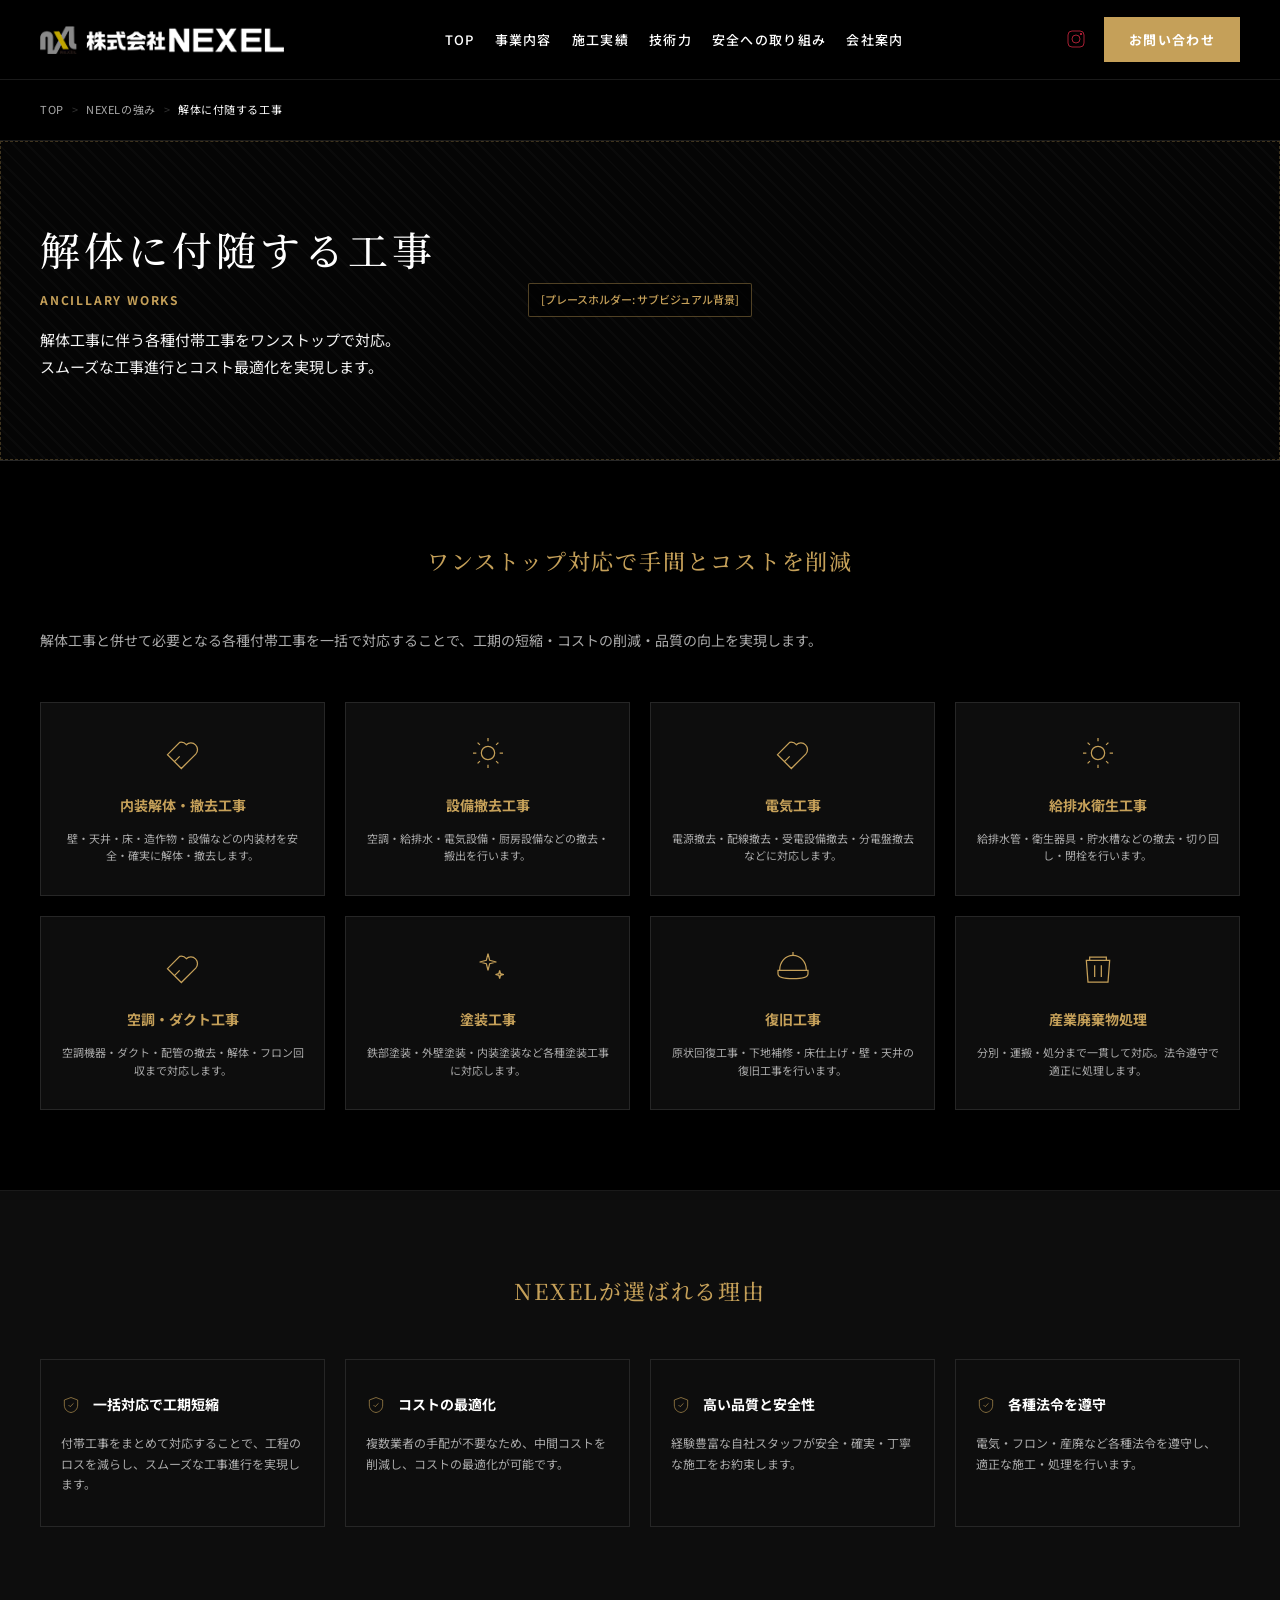
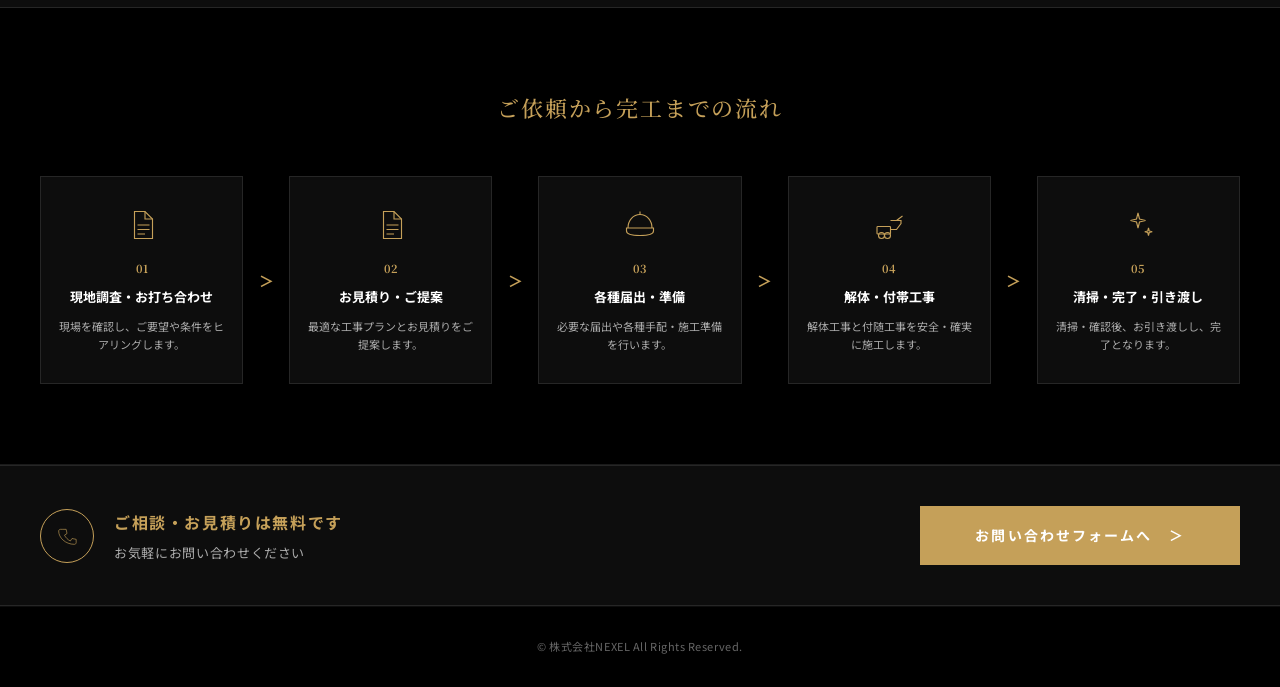
==== commit 087c3c2f: "feat: 安全衛生ページのレイアウト修正、およびヘッダーにお問い合わせの左横へInstagramアイコンを追加" ====
--- a/ancillary.html
+++ b/ancillary.html
@@ -37,6 +37,9 @@
         </ul>
       </nav>
       <div class="header__cta">
+        <a href="https://www.instagram.com/nexel_1116?igsh=cnpoYjZkbG5sdG42" target="_blank" rel="noopener noreferrer" class="header__insta-link">
+          <img src="images/icons/icon-instagram.svg" alt="Instagram">
+        </a>
         <a href="contact.html" class="btn-contact">お問い合わせ</a>
       </div>
       <button class="header__menu-btn" aria-label="メニューを開く" aria-expanded="false">
--- a/css/style.css
+++ b/css/style.css
@@ -206,6 +206,24 @@
 .header__cta {
   display: flex;
   align-items: center;
+  gap: 16px;
+}
+
+.header__insta-link {
+  display: flex;
+  align-items: center;
+  justify-content: center;
+  transition: opacity var(--transition-fast);
+}
+
+.header__insta-link img {
+  width: 24px;
+  height: 24px;
+  display: block;
+}
+
+.header__insta-link:hover {
+  opacity: 0.7;
 }
 
 .btn-contact {
@@ -382,6 +400,16 @@
   position: absolute;
   inset: 0;
   z-index: 1;
+  -webkit-mask-image: linear-gradient(to right, rgba(0,0,0,1) 50%, rgba(0,0,0,0) 100%);
+  mask-image: linear-gradient(to right, rgba(0,0,0,1) 50%, rgba(0,0,0,0) 100%);
+  -webkit-mask-size: 200% 100%;
+  mask-size: 200% 100%;
+  -webkit-mask-position: 120% 0;
+  mask-position: 120% 0;
+}
+
+.hero__bg.is-active {
+  animation: hero-gradient-reveal 4s cubic-bezier(0.25, 1, 0.3, 1) forwards;
 }
 
 .hero__bg-slide {
@@ -392,29 +420,31 @@
   background-repeat: no-repeat;
   z-index: 1;
   opacity: 0;
-  -webkit-mask-image: linear-gradient(to right, rgba(0,0,0,1) 50%, rgba(0,0,0,0) 100%);
-  mask-image: linear-gradient(to right, rgba(0,0,0,1) 50%, rgba(0,0,0,0) 100%);
-  -webkit-mask-size: 200% 100%;
-  mask-size: 200% 100%;
-  -webkit-mask-position: 120% 0;
-  mask-position: 120% 0;
+  transform-origin: center;
 }
 
 .hero__bg-slide.is-active {
   opacity: 1;
-  animation: hero-gradient-reveal 4s cubic-bezier(0.25, 1, 0.3, 1) forwards;
+  animation: hero-zoom 24s ease-in-out infinite alternate;
 }
 
 @keyframes hero-gradient-reveal {
   0% {
     -webkit-mask-position: 120% 0;
     mask-position: 120% 0;
-    transform: scale(1.08);
   }
   100% {
     -webkit-mask-position: 0% 0;
     mask-position: 0% 0;
+  }
+}
+
+@keyframes hero-zoom {
+  0% {
     transform: scale(1);
+  }
+  100% {
+    transform: scale(1.1);
   }
 }
 
@@ -1439,7 +1469,7 @@
 
 .safety-actions-grid {
   display: grid;
-  grid-template-columns: repeat(2, 1fr);
+  grid-template-columns: repeat(3, 1fr);
   gap: 20px;
 }
 
@@ -1480,6 +1510,8 @@
   padding: 40px 32px;
   display: flex;
   flex-direction: column;
+  max-width: 800px;
+  margin: 60px auto 0;
 }
 
 .safety-promise-panel__title {
@@ -2783,8 +2815,8 @@
     grid-template-columns: repeat(3, 1fr);
   }
   
-  .safety-split {
-    grid-template-columns: 1fr;
+  .safety-actions-grid {
+    grid-template-columns: repeat(2, 1fr);
   }
   
   .special-items-grid {
@@ -3017,6 +3049,11 @@
     grid-template-columns: 1fr;
   }
   
+  .safety-promise-panel {
+    margin-top: 40px;
+    padding: 30px 20px;
+  }
+  
   .demolition-header-box {
     flex-direction: column;
     gap: 24px;
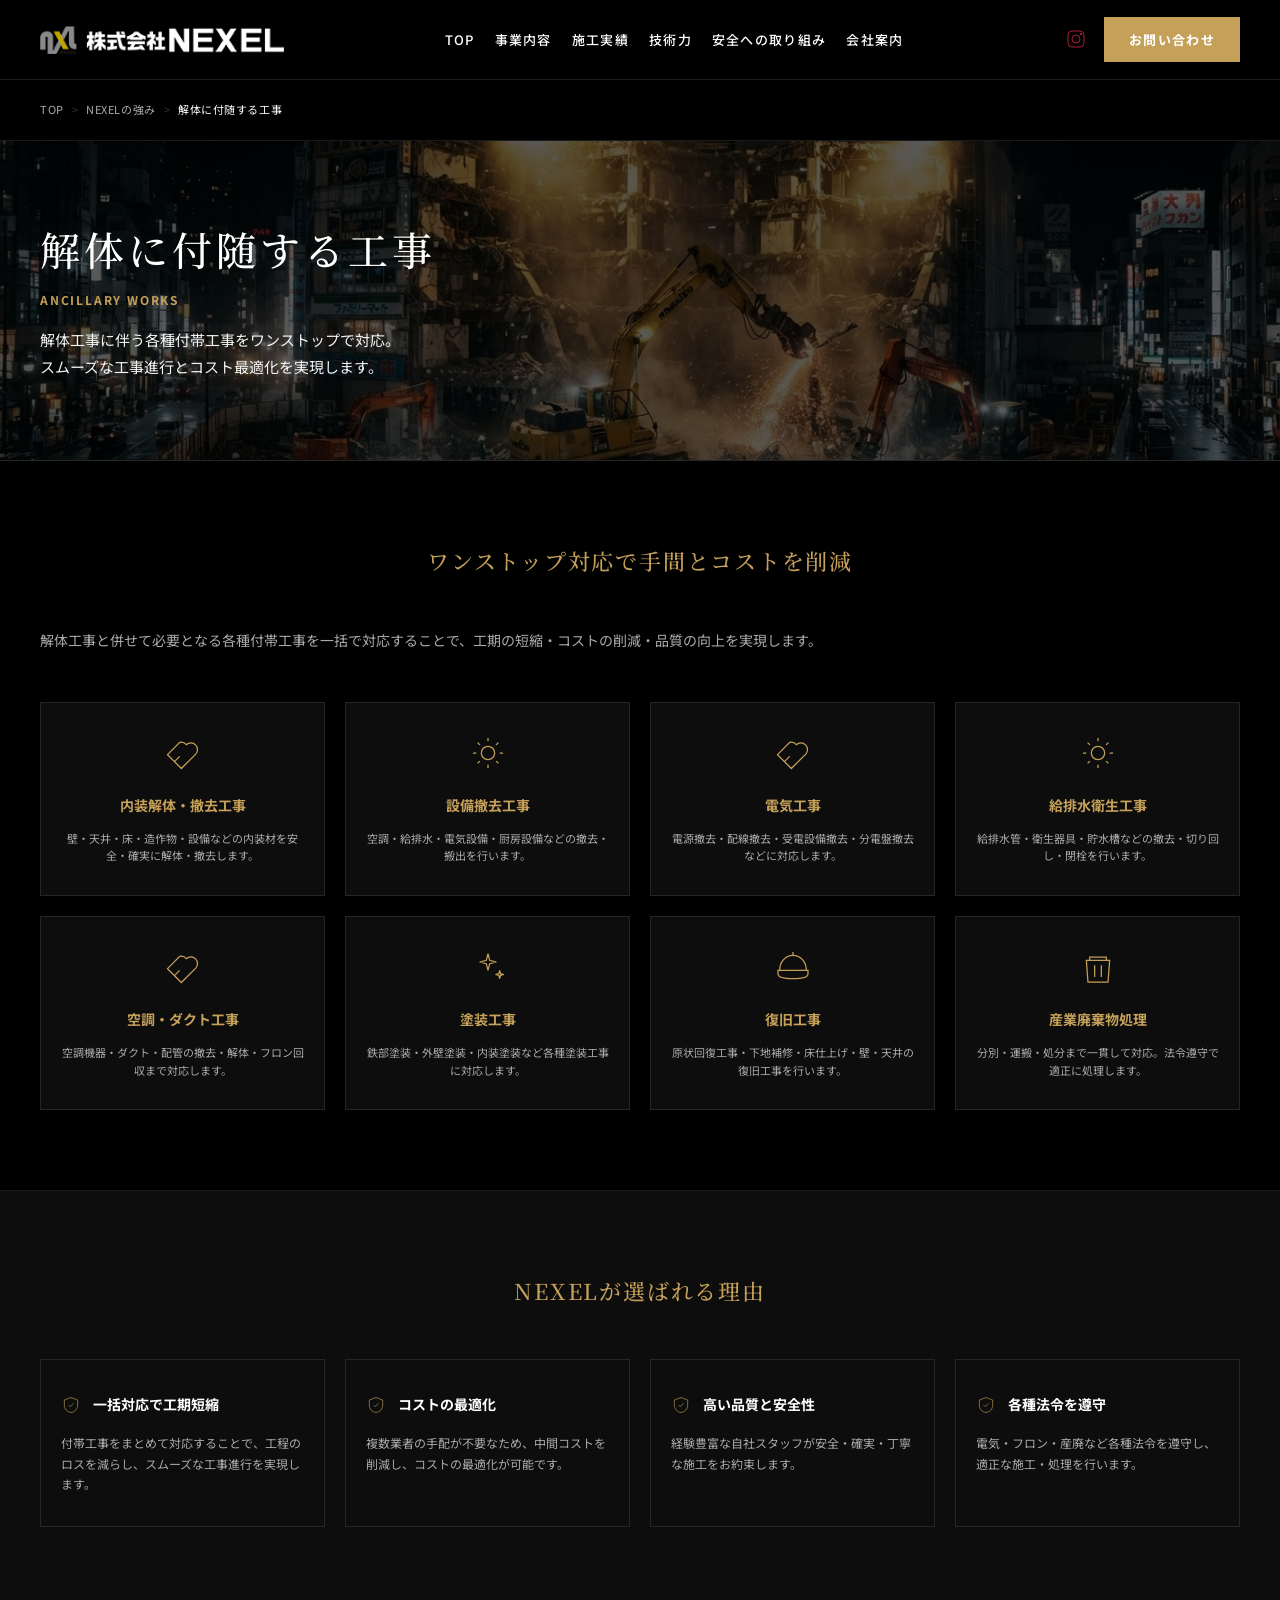
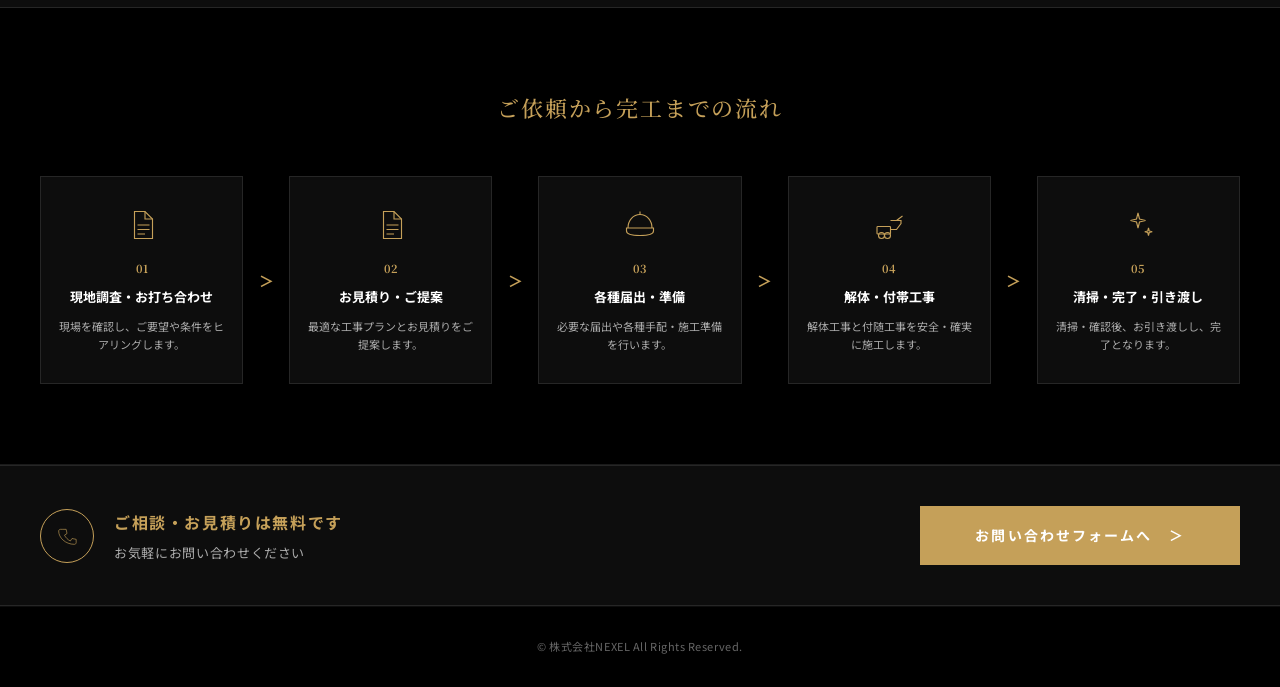
==== commit eb928cb8: "feat: 各ページのプレースホルダーを実際の画像パスへ置き換え（新規画像ファイルの追加含む）" ====
--- a/ancillary.html
+++ b/ancillary.html
@@ -68,7 +68,7 @@
     <!-- Subpage Hero -->
     <section class="sub-hero">
       <div class="sub-hero__bg">
-        <div class="image-placeholder is-hero"><span>[プレースホルダー: サブビジュアル背景]</span></div>
+        <img src="images/解体に付随する工事_サブビジュアル.jpeg" alt="解体に付随する工事 サブビジュアル">
       </div>
       <div class="container sub-hero__content">
         <h1 class="sub-hero__title">解体に付随する工事</h1>
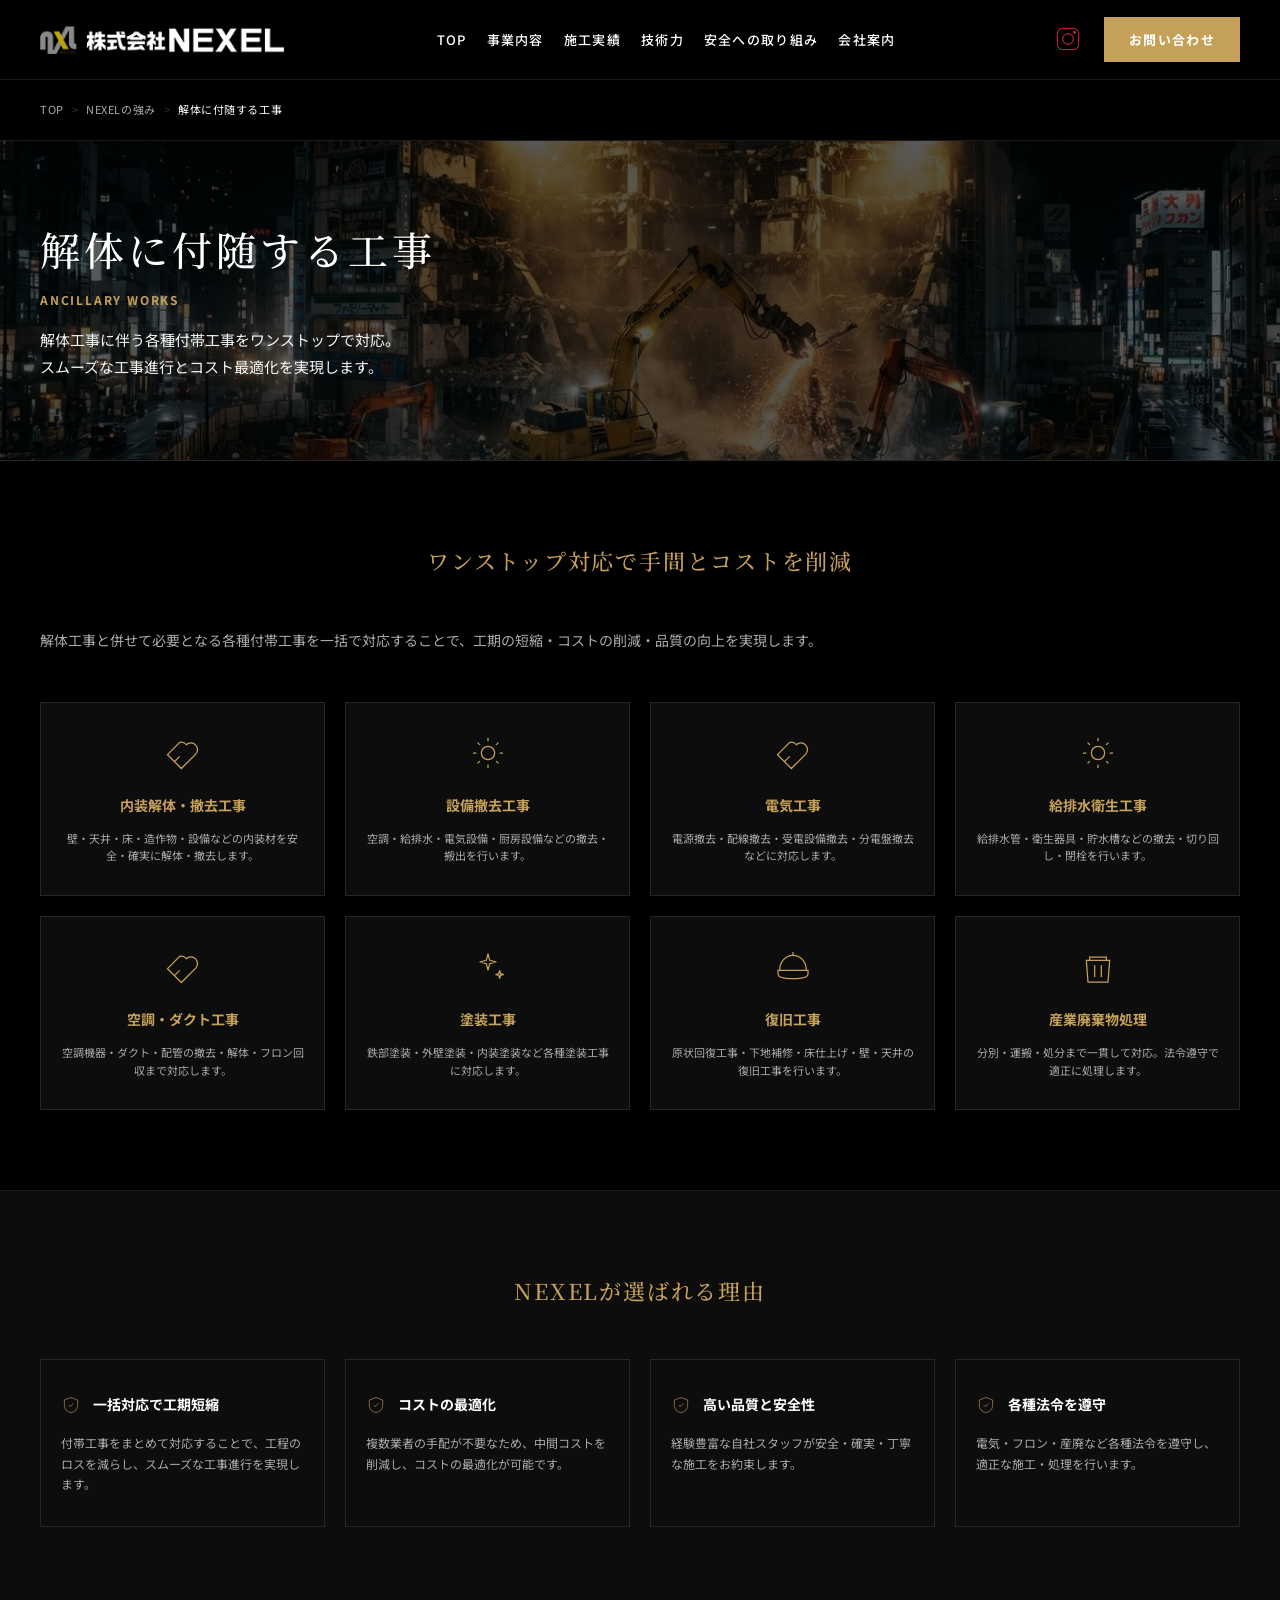
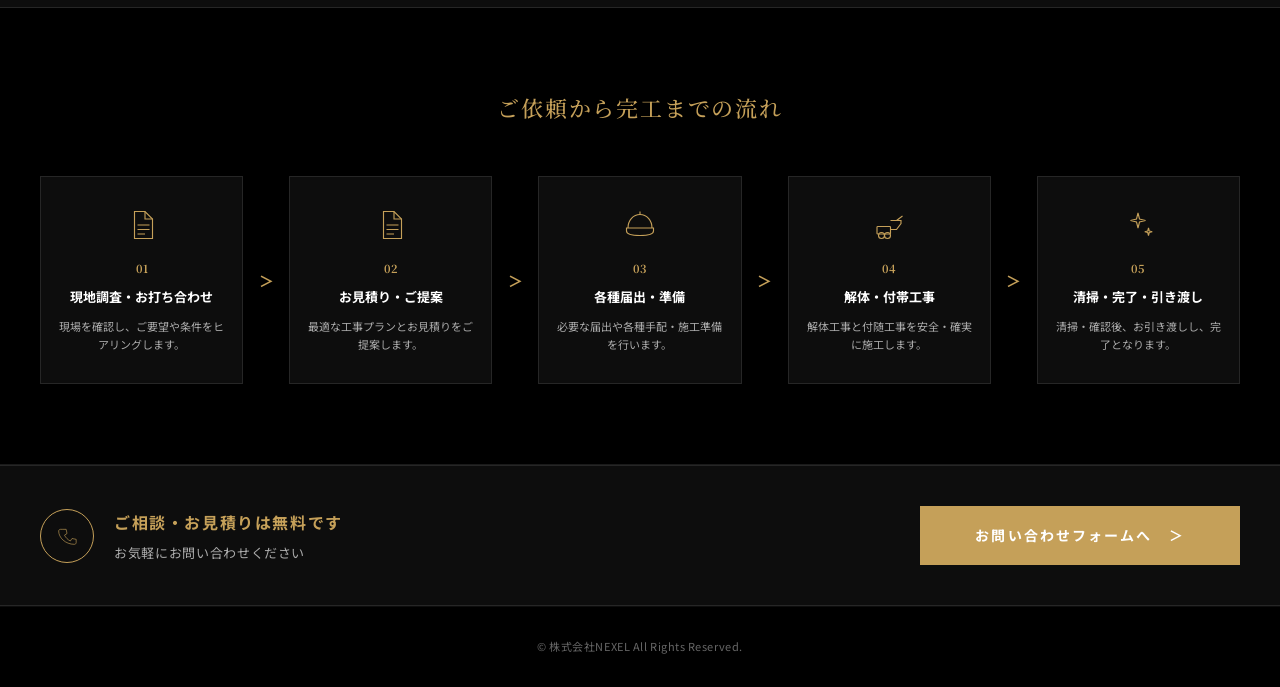
==== commit d32a23ff: "feat: InstagramのURLを末尾スラッシュの正式形式に変更、ヘッダーアイコンの枠線を外してサイズを32pxに拡大" ====
--- a/ancillary.html
+++ b/ancillary.html
@@ -37,7 +37,7 @@
         </ul>
       </nav>
       <div class="header__cta">
-        <a href="https://www.instagram.com/nexel_1116?igsh=cnpoYjZkbG5sdG42" target="_blank" rel="noopener noreferrer" class="header__insta-link">
+        <a href="https://www.instagram.com/nexel_1116/" target="_blank" rel="noopener noreferrer" class="header__insta-link">
           <img src="images/icons/icon-instagram.svg" alt="Instagram">
         </a>
         <a href="contact.html" class="btn-contact">お問い合わせ</a>
@@ -68,7 +68,7 @@
     <!-- Subpage Hero -->
     <section class="sub-hero">
       <div class="sub-hero__bg">
-        <img src="images/解体に付随する工事_サブビジュアル.jpeg" alt="解体に付随する工事 サブビジュアル">
+        <img src="images/ancillary-hero.jpeg" alt="解体に付随する工事 サブビジュアル">
       </div>
       <div class="container sub-hero__content">
         <h1 class="sub-hero__title">解体に付随する工事</h1>
--- a/css/style.css
+++ b/css/style.css
@@ -213,17 +213,20 @@
   display: flex;
   align-items: center;
   justify-content: center;
-  transition: opacity var(--transition-fast);
+  height: 42px;
+  padding: 0 4px;
+  transition: all var(--transition-fast);
 }
 
 .header__insta-link img {
-  width: 24px;
-  height: 24px;
+  width: 32px;
+  height: 32px;
   display: block;
 }
 
 .header__insta-link:hover {
-  opacity: 0.7;
+  opacity: 0.8;
+  transform: scale(1.1);
 }
 
 .btn-contact {
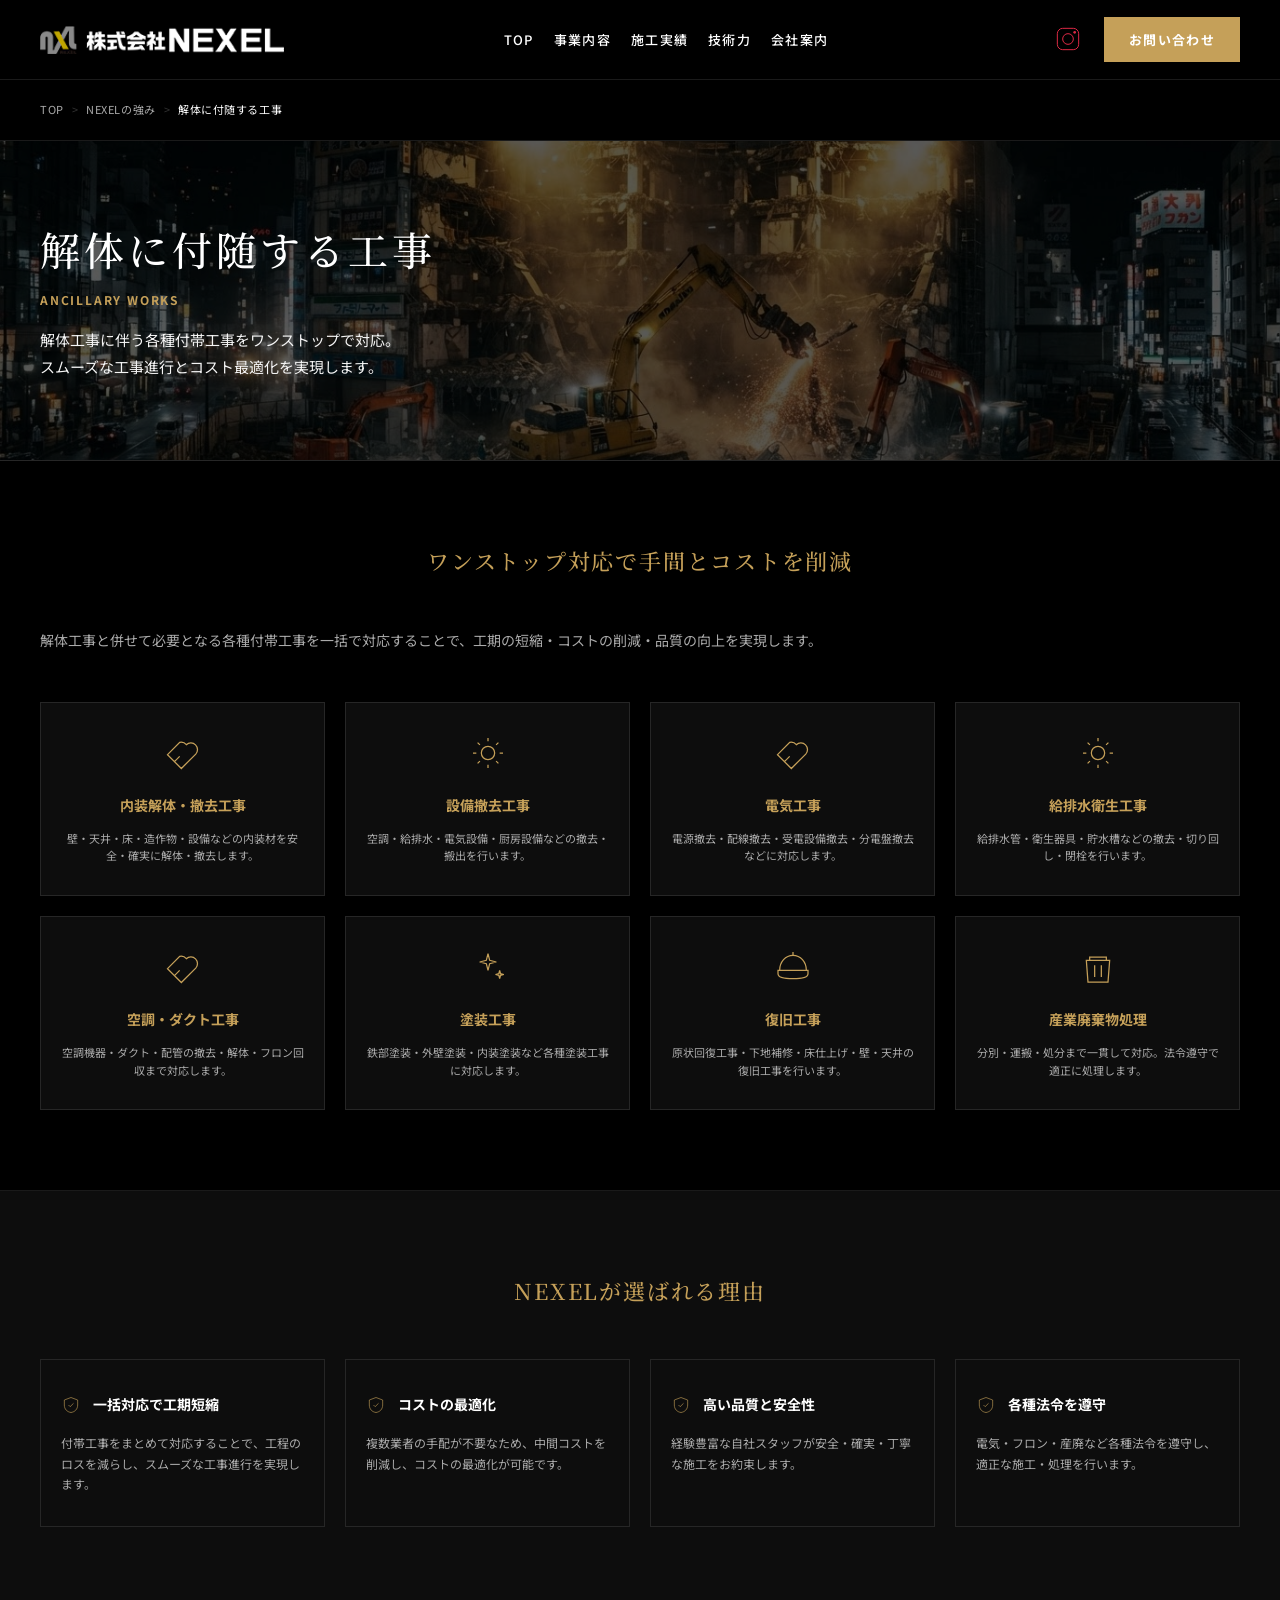
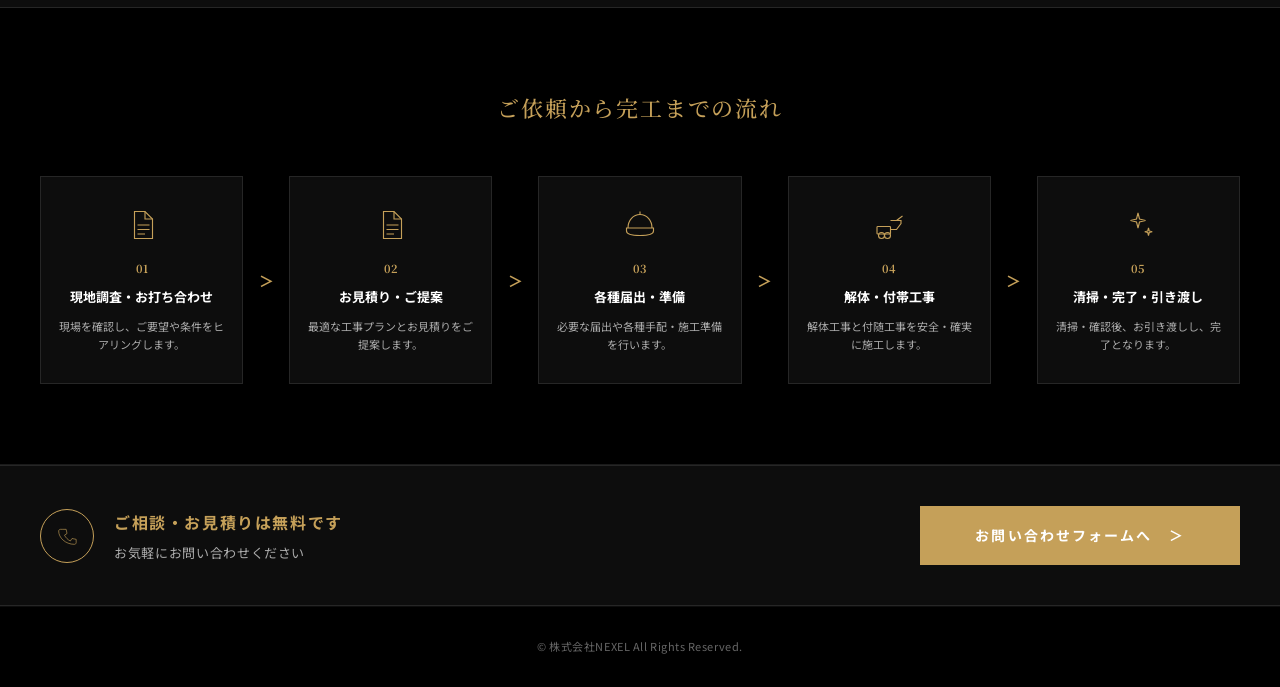
==== commit 1ff57545: "update: 特殊解体文章・サービス内容の変更、ヘッダー「安全への取り組み」削除、会社概要の調整（沿革・取引銀行削除、実績追加）" ====
--- a/ancillary.html
+++ b/ancillary.html
@@ -32,7 +32,6 @@
               <li><a href="environment.html">分別・環境への配慮</a></li>
             </ul>
           </li>
-          <li class="header__nav-item"><a href="safety.html" class="header__nav-link">安全への取り組み</a></li>
           <li class="header__nav-item"><a href="company.html" class="header__nav-link">会社案内</a></li>
         </ul>
       </nav>
--- a/css/style.css
+++ b/css/style.css
@@ -2593,7 +2593,10 @@
 }
 
 .overview-img {
-  aspect-ratio: 4 / 3;
+  aspect-ratio: 905 / 1059;
+  max-height: 100%;
+  width: 100%;
+  align-self: center;
   overflow: hidden;
   border: 1px solid var(--color-border-subtle);
 }
@@ -2878,6 +2881,7 @@
   .overview-split {
     grid-template-columns: 1fr;
   }
+
   
   .timeline {
     grid-template-columns: repeat(3, 1fr);
